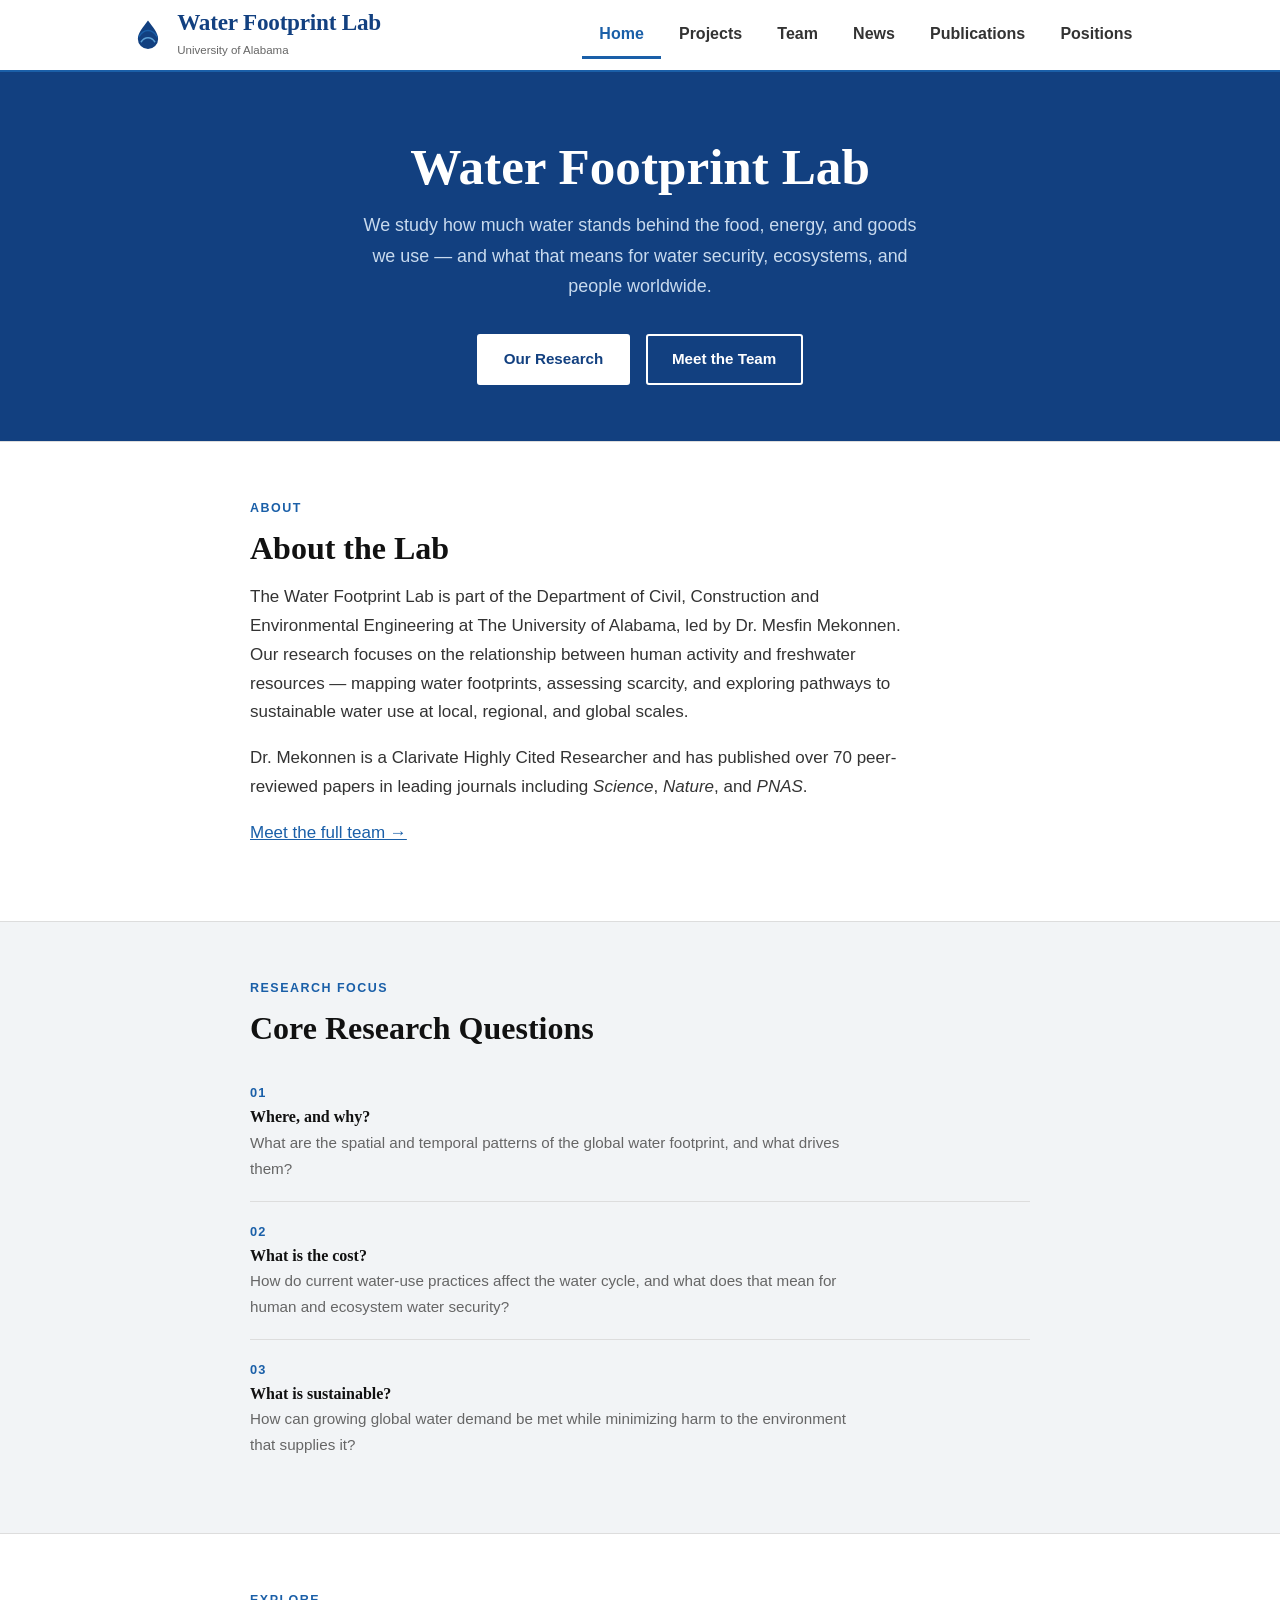
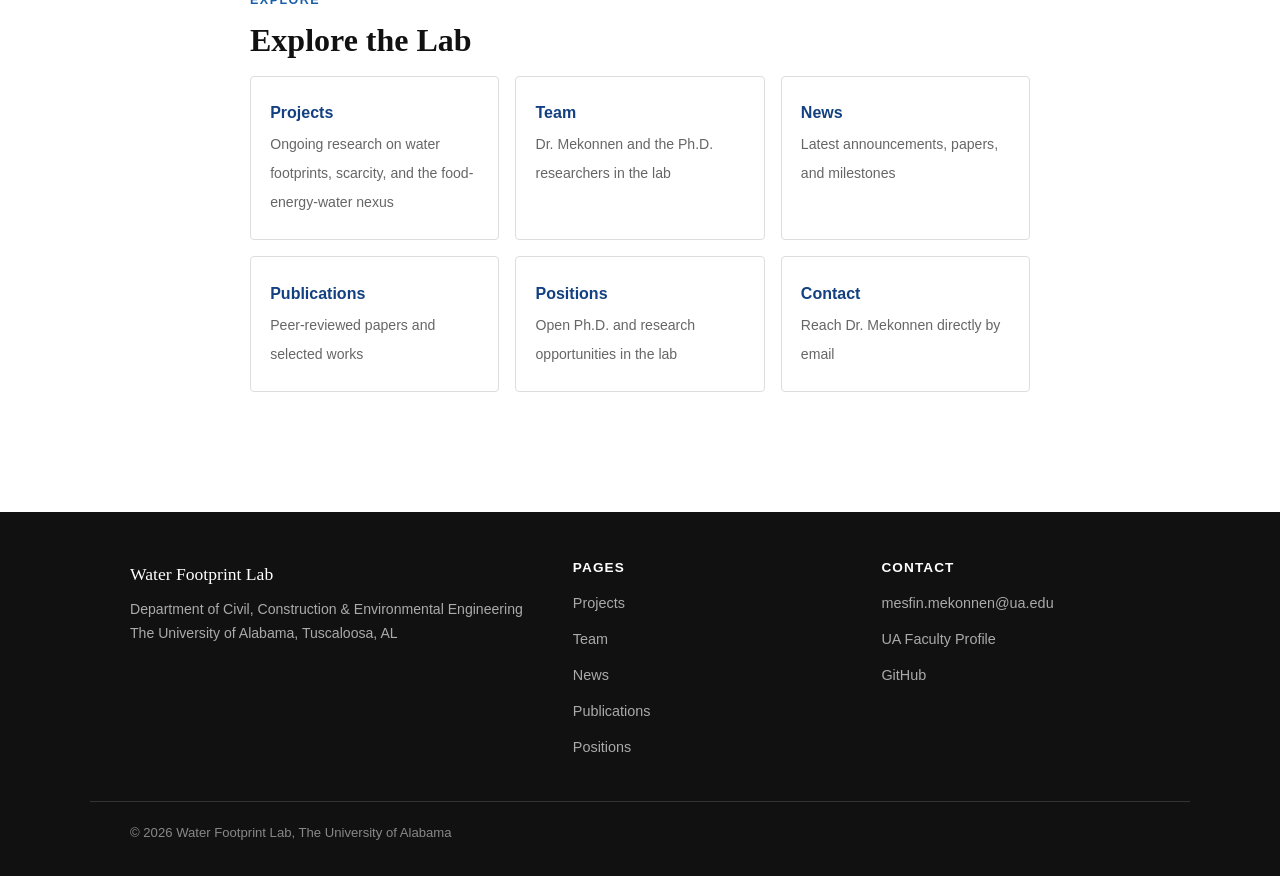
==== index.html @ 87e418de "Redesign: white theme, clean layout" ====
<!doctype html>
<html lang="en">
<head>
<meta charset="UTF-8">
<meta name="viewport" content="width=device-width, initial-scale=1.0">
<title>Water Footprint Lab — University of Alabama</title>
<meta name="description" content="The Water Footprint Lab at the University of Alabama studies global water footprints, water scarcity, and the food-energy-water nexus, led by Dr. Mesfin Mekonnen.">
<link rel="icon" href="assets/img/favicon.svg" type="image/svg+xml">
<link rel="stylesheet" href="css/style.css">
</head>
<body>

<header class="site-header">
  <div class="nav">
    <a class="brand" href="index.html">
      <svg class="brand-mark" viewBox="0 0 64 64" xmlns="http://www.w3.org/2000/svg">
        <path d="M32 6c9 12 18 22 18 33a18 18 0 1 1-36 0c0-11 9-21 18-33Z" fill="#124080"/>
        <path d="M16 35c4-7 9-11 16-11s12 4 16 11" fill="none" stroke="#1A5FA8" stroke-width="2.5" stroke-linecap="round"/>
        <path d="M20 44c3-4.5 7-7 12-7s9 2.5 12 7" fill="none" stroke="#5B9FD4" stroke-width="2.5" stroke-linecap="round"/>
      </svg>
      <span>
        <span class="brand-name">Water Footprint Lab</span>
        <span class="brand-sub">University of Alabama</span>
      </span>
    </a>
    <button class="nav-toggle" aria-label="Toggle navigation">
      <svg viewBox="0 0 24 24" fill="none" stroke="currentColor" stroke-width="2"><path d="M4 7h16M4 12h16M4 17h16"/></svg>
    </button>
    <ul class="nav-links">
      <li><a href="index.html">Home</a></li>
      <li><a href="projects.html">Projects</a></li>
      <li><a href="team.html">Team</a></li>
      <li><a href="news.html">News</a></li>
      <li><a href="publications.html">Publications</a></li>
      <li><a href="positions.html">Positions</a></li>
    </ul>
  </div>
</header>

<main>

  <!-- HERO -->
  <section class="hero">
    <div class="wrap" style="text-align:center;">
      <h1>Water Footprint Lab</h1>
      <p>We study how much water stands behind the food, energy, and goods we use — and what that means for water security, ecosystems, and people worldwide.</p>
      <div class="hero-btns">
        <a class="btn" href="projects.html">Our Research</a>
        <a class="btn btn-outline" href="team.html">Meet the Team</a>
      </div>
    </div>
  </section>

  <!-- ABOUT THE LAB -->
  <section class="section">
    <div class="wrap">
      <span class="section-label">About</span>
      <h2>About the Lab</h2>
      <p>The Water Footprint Lab is part of the Department of Civil, Construction and Environmental Engineering at The University of Alabama, led by Dr. Mesfin Mekonnen. Our research focuses on the relationship between human activity and freshwater resources — mapping water footprints, assessing scarcity, and exploring pathways to sustainable water use at local, regional, and global scales.</p>
      <p>Dr. Mekonnen is a Clarivate Highly Cited Researcher and has published over 70 peer-reviewed papers in leading journals including <em>Science</em>, <em>Nature</em>, and <em>PNAS</em>.</p>
      <p><a href="team.html">Meet the full team →</a></p>
    </div>
  </section>

  <!-- RESEARCH QUESTIONS -->
  <section class="section section--shaded">
    <div class="wrap">
      <span class="section-label">Research Focus</span>
      <h2>Core Research Questions</h2>
      <div class="questions">
        <div class="question-item">
          <span class="question-num">01</span>
          <h3>Where, and why?</h3>
          <p>What are the spatial and temporal patterns of the global water footprint, and what drives them?</p>
        </div>
        <div class="question-item">
          <span class="question-num">02</span>
          <h3>What is the cost?</h3>
          <p>How do current water-use practices affect the water cycle, and what does that mean for human and ecosystem water security?</p>
        </div>
        <div class="question-item">
          <span class="question-num">03</span>
          <h3>What is sustainable?</h3>
          <p>How can growing global water demand be met while minimizing harm to the environment that supplies it?</p>
        </div>
      </div>
    </div>
  </section>

  <!-- EXPLORE -->
  <section class="section">
    <div class="wrap">
      <span class="section-label">Explore</span>
      <h2>Explore the Lab</h2>
      <div class="quicklinks">
        <a class="quicklink-card" href="projects.html">
          <strong>Projects</strong>
          <span>Ongoing research on water footprints, scarcity, and the food-energy-water nexus</span>
        </a>
        <a class="quicklink-card" href="team.html">
          <strong>Team</strong>
          <span>Dr. Mekonnen and the Ph.D. researchers in the lab</span>
        </a>
        <a class="quicklink-card" href="news.html">
          <strong>News</strong>
          <span>Latest announcements, papers, and milestones</span>
        </a>
        <a class="quicklink-card" href="publications.html">
          <strong>Publications</strong>
          <span>Peer-reviewed papers and selected works</span>
        </a>
        <a class="quicklink-card" href="positions.html">
          <strong>Positions</strong>
          <span>Open Ph.D. and research opportunities in the lab</span>
        </a>
        <a class="quicklink-card" href="mailto:mesfin.mekonnen@ua.edu">
          <strong>Contact</strong>
          <span>Reach Dr. Mekonnen directly by email</span>
        </a>
      </div>
    </div>
  </section>

</main>

<footer class="site-footer">
  <div class="footer-inner">
    <div>
      <span class="footer-name">Water Footprint Lab</span>
      <p>Department of Civil, Construction & Environmental Engineering<br>The University of Alabama, Tuscaloosa, AL</p>
    </div>
    <div>
      <h4>Pages</h4>
      <ul class="footer-links">
        <li><a href="projects.html">Projects</a></li>
        <li><a href="team.html">Team</a></li>
        <li><a href="news.html">News</a></li>
        <li><a href="publications.html">Publications</a></li>
        <li><a href="positions.html">Positions</a></li>
      </ul>
    </div>
    <div>
      <h4>Contact</h4>
      <ul class="footer-links">
        <li><a href="mailto:mesfin.mekonnen@ua.edu">mesfin.mekonnen@ua.edu</a></li>
        <li><a href="https://eng.ua.edu/eng-directory/dr-mesfin-mekonnen/" target="_blank" rel="noopener">UA Faculty Profile</a></li>
        <li><a href="https://github.com/WaterFootPrint-lab" target="_blank" rel="noopener">GitHub</a></li>
      </ul>
    </div>
  </div>
  <div class="footer-bottom">
    © <span id="yr"></span> Water Footprint Lab, The University of Alabama
  </div>
</footer>

<script src="js/main.js"></script>
<script>document.getElementById('yr').textContent = new Date().getFullYear();</script>
</body>
</html>
---- css/style.css ----
/* =========================================================================
   Water Footprint Lab — Clean Academic Theme
   White background, black/blue text, single-column layout
   ========================================================================= */

:root {
  --blue:       #1A5FA8;
  --blue-dark:  #124080;
  --blue-light: #EBF2FA;
  --black:      #111111;
  --gray-dark:  #333333;
  --gray-mid:   #666666;
  --gray-light: #F2F4F6;
  --border:     #DDDDDD;
  --white:      #FFFFFF;

  --font-head: "Georgia", "Times New Roman", serif;
  --font-body: "Arial", "Helvetica Neue", Helvetica, sans-serif;
  --font-mono: "Courier New", Courier, monospace;

  --maxw: 860px;
  --pad:  clamp(1rem, 4vw, 2.5rem);
}

/* =========================================================================
   Reset & Base
   ========================================================================= */
*, *::before, *::after { box-sizing: border-box; margin: 0; padding: 0; }
html { scroll-behavior: smooth; }
body {
  background: var(--white);
  color: var(--black);
  font-family: var(--font-body);
  font-size: 17px;
  line-height: 1.7;
  -webkit-font-smoothing: antialiased;
}
img { max-width: 100%; display: block; }
ul, ol { padding-left: 1.4em; }
a { color: var(--blue); }
a:hover { color: var(--blue-dark); }

h1, h2, h3, h4 {
  font-family: var(--font-head);
  color: var(--black);
  line-height: 1.2;
  font-weight: bold;
}
h1 { font-size: clamp(2rem, 4.5vw, 3rem); margin-bottom: 0.6em; }
h2 { font-size: clamp(1.5rem, 3vw, 2rem); margin-bottom: 0.5em; }
h3 { font-size: 1.2rem; margin-bottom: 0.4em; }
p  { margin-bottom: 1em; max-width: 72ch; color: var(--gray-dark); }

/* =========================================================================
   Layout
   ========================================================================= */
.wrap {
  max-width: var(--maxw);
  margin: 0 auto;
  padding-left: var(--pad);
  padding-right: var(--pad);
}

.section {
  padding: 3.5rem 0;
  border-top: 1px solid var(--border);
}
.section:first-of-type { border-top: none; }

.section--shaded { background: var(--gray-light); }

/* =========================================================================
   Navigation
   ========================================================================= */
.site-header {
  background: var(--white);
  border-bottom: 2px solid var(--blue);
  position: sticky;
  top: 0;
  z-index: 100;
}

.nav {
  max-width: 1100px;
  margin: 0 auto;
  padding: 0 var(--pad);
  display: flex;
  align-items: center;
  justify-content: space-between;
  min-height: 70px;
}

.brand {
  display: flex;
  align-items: center;
  gap: 0.7rem;
  text-decoration: none;
}
.brand-mark { width: 36px; height: 36px; flex-shrink: 0; }
.brand-name {
  font-family: var(--font-head);
  font-size: 1.45rem;
  font-weight: bold;
  color: var(--blue-dark);
  letter-spacing: -0.01em;
  line-height: 1.1;
}
.brand-sub {
  font-family: var(--font-body);
  font-size: 0.72rem;
  color: var(--gray-mid);
  display: block;
  margin-top: 1px;
}

.nav-links {
  display: flex;
  gap: 0;
  list-style: none;
  padding: 0;
}
.nav-links a {
  display: block;
  padding: 0.55rem 1.1rem;
  font-family: var(--font-body);
  font-size: 1rem;
  font-weight: bold;
  color: var(--gray-dark);
  text-decoration: none;
  border-bottom: 3px solid transparent;
  transition: color 0.15s, border-color 0.15s;
}
.nav-links a:hover,
.nav-links a.active {
  color: var(--blue);
  border-bottom-color: var(--blue);
}

.nav-toggle {
  display: none;
  background: none;
  border: none;
  cursor: pointer;
  padding: 0.4rem;
}
.nav-toggle svg { width: 26px; height: 26px; }

@media (max-width: 760px) {
  .nav-toggle { display: block; }
  .nav-links {
    display: none;
    position: absolute;
    top: 100%;
    left: 0; right: 0;
    background: var(--white);
    border-bottom: 2px solid var(--blue);
    flex-direction: column;
    padding: 0.5rem 0 1rem;
  }
  .nav-links.open { display: flex; }
  .nav-links a { border-bottom: 1px solid var(--border); border-left: none; padding: 0.75rem var(--pad); }
  .nav-links a:last-child { border-bottom: none; }
}

/* =========================================================================
   Hero
   ========================================================================= */
.hero {
  background: var(--blue-dark);
  color: var(--white);
  padding: 4rem 0 3.5rem;
  text-align: center;
}
.hero h1 {
  color: var(--white);
  font-size: clamp(2rem, 5vw, 3.2rem);
  margin-bottom: 0.8rem;
}
.hero p {
  color: #C8DAEE;
  font-size: 1.12rem;
  max-width: 58ch;
  margin: 0 auto 2rem;
}
.hero-btns {
  display: flex;
  gap: 1rem;
  justify-content: center;
  flex-wrap: wrap;
}

/* =========================================================================
   Buttons
   ========================================================================= */
.btn {
  display: inline-block;
  padding: 0.7em 1.6em;
  font-family: var(--font-body);
  font-size: 0.95rem;
  font-weight: bold;
  border-radius: 3px;
  text-decoration: none;
  cursor: pointer;
  border: 2px solid var(--white);
  background: var(--white);
  color: var(--blue-dark);
  transition: background 0.15s, color 0.15s;
}
.btn:hover { background: var(--blue-light); color: var(--blue-dark); }

.btn-outline {
  background: transparent;
  color: var(--white);
  border: 2px solid var(--white);
}
.btn-outline:hover { background: var(--white); color: var(--blue-dark); }

.btn-blue {
  background: var(--blue);
  color: var(--white);
  border: 2px solid var(--blue);
}
.btn-blue:hover { background: var(--blue-dark); border-color: var(--blue-dark); }

/* =========================================================================
   Page header (inner pages)
   ========================================================================= */
.page-hero {
  background: var(--blue-dark);
  color: var(--white);
  padding: 2.8rem 0 2.4rem;
}
.page-hero h1 { color: var(--white); font-size: clamp(1.8rem, 4vw, 2.6rem); margin-bottom: 0.3rem; }
.page-hero p  { color: #C8DAEE; margin: 0; font-size: 1.05rem; }

/* =========================================================================
   Section label
   ========================================================================= */
.section-label {
  font-family: var(--font-body);
  font-size: 0.78rem;
  font-weight: bold;
  text-transform: uppercase;
  letter-spacing: 0.12em;
  color: var(--blue);
  margin-bottom: 0.6rem;
  display: block;
}

/* =========================================================================
   PI / Team
   ========================================================================= */
.pi-block {
  display: grid;
  grid-template-columns: 200px 1fr;
  gap: 2.5rem;
  align-items: start;
}
@media (max-width: 640px) {
  .pi-block { grid-template-columns: 1fr; }
  .pi-photo { max-width: 180px; }
}
.pi-photo {
  width: 100%;
  aspect-ratio: 1;
  border-radius: 4px;
  overflow: hidden;
  border: 1px solid var(--border);
  background: var(--gray-light);
}
.pi-photo img { width: 100%; height: 100%; object-fit: cover; }

.pi-creds {
  list-style: none;
  padding: 0;
  margin-top: 1rem;
  padding-top: 1rem;
  border-top: 1px solid var(--border);
  font-size: 0.88rem;
  color: var(--gray-mid);
}
.pi-creds li { margin-bottom: 0.35rem; }

.pi-links { display: flex; gap: 0.8rem; flex-wrap: wrap; margin-top: 1rem; }
.pi-links a {
  font-size: 0.9rem;
  font-weight: bold;
  color: var(--blue);
  text-decoration: none;
  border: 1px solid var(--blue);
  padding: 0.3em 0.8em;
  border-radius: 3px;
}
.pi-links a:hover { background: var(--blue); color: var(--white); }

/* Student cards */
.student-list { display: flex; flex-direction: column; gap: 0; }
.student-item {
  display: grid;
  grid-template-columns: 80px 1fr;
  gap: 1.4rem;
  padding: 1.5rem 0;
  border-bottom: 1px solid var(--border);
  align-items: start;
}
.student-item:last-child { border-bottom: none; }
.student-avatar {
  width: 80px; height: 80px;
  border-radius: 50%;
  border: 1px solid var(--border);
  overflow: hidden;
  background: var(--gray-light);
  flex-shrink: 0;
}
.student-avatar img { width: 100%; height: 100%; object-fit: cover; }
.student-name { font-size: 1.1rem; font-weight: bold; color: var(--black); margin-bottom: 0.15rem; }
.student-role { font-size: 0.85rem; color: var(--blue); font-weight: bold; margin-bottom: 0.3rem; }
.student-focus { font-size: 0.95rem; color: var(--gray-dark); margin: 0; }
.student-links { margin-top: 0.5rem; display: flex; gap: 0.8rem; }
.student-links a { font-size: 0.85rem; color: var(--blue); }

/* =========================================================================
   Projects
   ========================================================================= */
.project-list { display: flex; flex-direction: column; gap: 0; }
.project-item {
  padding: 1.8rem 0;
  border-bottom: 1px solid var(--border);
}
.project-item:last-child { border-bottom: none; }
.project-item h3 { color: var(--blue-dark); font-size: 1.15rem; margin-bottom: 0.3rem; }
.project-item p  { color: var(--gray-dark); margin-bottom: 0.5rem; }
.project-tags { display: flex; gap: 0.5rem; flex-wrap: wrap; }
.tag {
  font-size: 0.75rem;
  font-weight: bold;
  text-transform: uppercase;
  letter-spacing: 0.04em;
  background: var(--blue-light);
  color: var(--blue-dark);
  padding: 0.25em 0.65em;
  border-radius: 2px;
}

/* =========================================================================
   News
   ========================================================================= */
.news-list { display: flex; flex-direction: column; gap: 0; }
.news-item {
  padding: 1.8rem 0;
  border-bottom: 1px solid var(--border);
}
.news-item:last-child { border-bottom: none; }
.news-date {
  font-size: 0.82rem;
  font-family: var(--font-mono);
  color: var(--gray-mid);
  margin-bottom: 0.4rem;
}
.news-item h3 { font-size: 1.1rem; color: var(--black); margin-bottom: 0.3rem; }
.news-item h3 a { color: var(--blue-dark); text-decoration: none; }
.news-item h3 a:hover { text-decoration: underline; }
.news-item p  { color: var(--gray-dark); margin-bottom: 0.4rem; }
.news-tag {
  display: inline-block;
  font-size: 0.73rem;
  font-weight: bold;
  text-transform: uppercase;
  background: var(--blue-light);
  color: var(--blue-dark);
  padding: 0.2em 0.55em;
  border-radius: 2px;
}

/* =========================================================================
   Publications
   ========================================================================= */
.pub-list { display: flex; flex-direction: column; gap: 0; }
.pub-item {
  display: grid;
  grid-template-columns: 56px 1fr;
  gap: 1.4rem;
  padding: 1.6rem 0;
  border-bottom: 1px solid var(--border);
}
.pub-item:last-child { border-bottom: none; }
.pub-year {
  font-family: var(--font-mono);
  font-size: 0.9rem;
  font-weight: bold;
  color: var(--blue);
  padding-top: 0.15rem;
}
.pub-title { font-weight: bold; color: var(--black); display: block; margin-bottom: 0.25rem; font-size: 1rem; }
.pub-meta  { font-size: 0.9rem; color: var(--gray-mid); margin-bottom: 0.35rem; }
.pub-meta em { font-style: italic; }
.pub-link  { font-size: 0.88rem; color: var(--blue); }
@media (max-width: 540px) {
  .pub-item { grid-template-columns: 1fr; gap: 0.3rem; }
}

/* Filter buttons */
.filter-row { display: flex; gap: 0.5rem; flex-wrap: wrap; margin-bottom: 2rem; }
.filter-btn {
  font-size: 0.82rem;
  font-weight: bold;
  padding: 0.4em 1em;
  border: 1px solid var(--border);
  background: var(--white);
  color: var(--gray-mid);
  border-radius: 20px;
  cursor: pointer;
  transition: all 0.15s;
}
.filter-btn:hover  { border-color: var(--blue); color: var(--blue); }
.filter-btn.active { background: var(--blue); border-color: var(--blue); color: var(--white); }

/* =========================================================================
   Positions
   ========================================================================= */
.position-item {
  padding: 1.8rem;
  border: 1px solid var(--border);
  border-radius: 4px;
  margin-bottom: 1.2rem;
  background: var(--white);
}
.position-head { display: flex; justify-content: space-between; align-items: flex-start; gap: 1rem; flex-wrap: wrap; margin-bottom: 0.5rem; }
.position-head h3 { color: var(--blue-dark); margin: 0; font-size: 1.1rem; }
.status-badge {
  font-size: 0.75rem;
  font-weight: bold;
  text-transform: uppercase;
  letter-spacing: 0.05em;
  padding: 0.3em 0.8em;
  border-radius: 20px;
  white-space: nowrap;
}
.status-badge.open   { background: #E6F4EA; color: #2E7D32; }
.status-badge.closed { background: var(--gray-light); color: var(--gray-mid); }
.position-meta { font-size: 0.85rem; color: var(--gray-mid); margin-bottom: 0.8rem; }
.position-item p { color: var(--gray-dark); font-size: 0.97rem; margin-bottom: 1rem; }

/* =========================================================================
   Quick-links grid (home page)
   ========================================================================= */
.quicklinks {
  display: grid;
  grid-template-columns: repeat(3, 1fr);
  gap: 1rem;
}
@media (max-width: 640px) { .quicklinks { grid-template-columns: 1fr 1fr; } }
.quicklink-card {
  display: block;
  padding: 1.4rem 1.2rem;
  border: 1px solid var(--border);
  border-radius: 4px;
  text-decoration: none;
  color: var(--black);
  background: var(--white);
  transition: border-color 0.15s, background 0.15s;
}
.quicklink-card:hover { border-color: var(--blue); background: var(--blue-light); color: var(--black); }
.quicklink-card strong { display: block; font-size: 1rem; color: var(--blue-dark); margin-bottom: 0.25rem; }
.quicklink-card span  { font-size: 0.88rem; color: var(--gray-mid); }

/* =========================================================================
   Research questions (home)
   ========================================================================= */
.questions { display: flex; flex-direction: column; gap: 0; }
.question-item { padding: 1.2rem 0; border-bottom: 1px solid var(--border); }
.question-item:last-child { border-bottom: none; }
.question-num { font-size: 0.8rem; font-weight: bold; color: var(--blue); letter-spacing: 0.08em; display: block; margin-bottom: 0.2rem; }
.question-item h3 { font-size: 1rem; color: var(--black); margin-bottom: 0.2rem; }
.question-item p  { font-size: 0.95rem; color: var(--gray-mid); margin: 0; }

/* =========================================================================
   Footer
   ========================================================================= */
.site-footer {
  background: var(--black);
  color: #CCCCCC;
  padding: 3rem 0 2rem;
  margin-top: 4rem;
}
.footer-inner {
  max-width: 1100px;
  margin: 0 auto;
  padding: 0 var(--pad);
  display: grid;
  grid-template-columns: 1.5fr 1fr 1fr;
  gap: 2.5rem;
}
@media (max-width: 640px) { .footer-inner { grid-template-columns: 1fr; gap: 2rem; } }
.site-footer h4 { color: var(--white); font-size: 0.85rem; text-transform: uppercase; letter-spacing: 0.08em; margin-bottom: 0.8rem; font-family: var(--font-body); }
.footer-name { color: var(--white); font-family: var(--font-head); font-size: 1.1rem; margin-bottom: 0.5rem; display: block; }
.site-footer p { color: #AAAAAA; font-size: 0.88rem; }
.footer-links { list-style: none; padding: 0; }
.footer-links li { margin-bottom: 0.45rem; }
.footer-links a { color: #AAAAAA; text-decoration: none; font-size: 0.9rem; }
.footer-links a:hover { color: var(--white); }
.footer-bottom {
  max-width: 1100px;
  margin: 2rem auto 0;
  padding: 1.2rem var(--pad) 0;
  border-top: 1px solid #333;
  font-size: 0.82rem;
  color: #888;
}

/* =========================================================================
   Utility / State
   ========================================================================= */
.state-msg { color: var(--gray-mid); font-size: 0.9rem; padding: 1rem 0; }
.divider { border: none; border-top: 1px solid var(--border); margin: 2.5rem 0; }
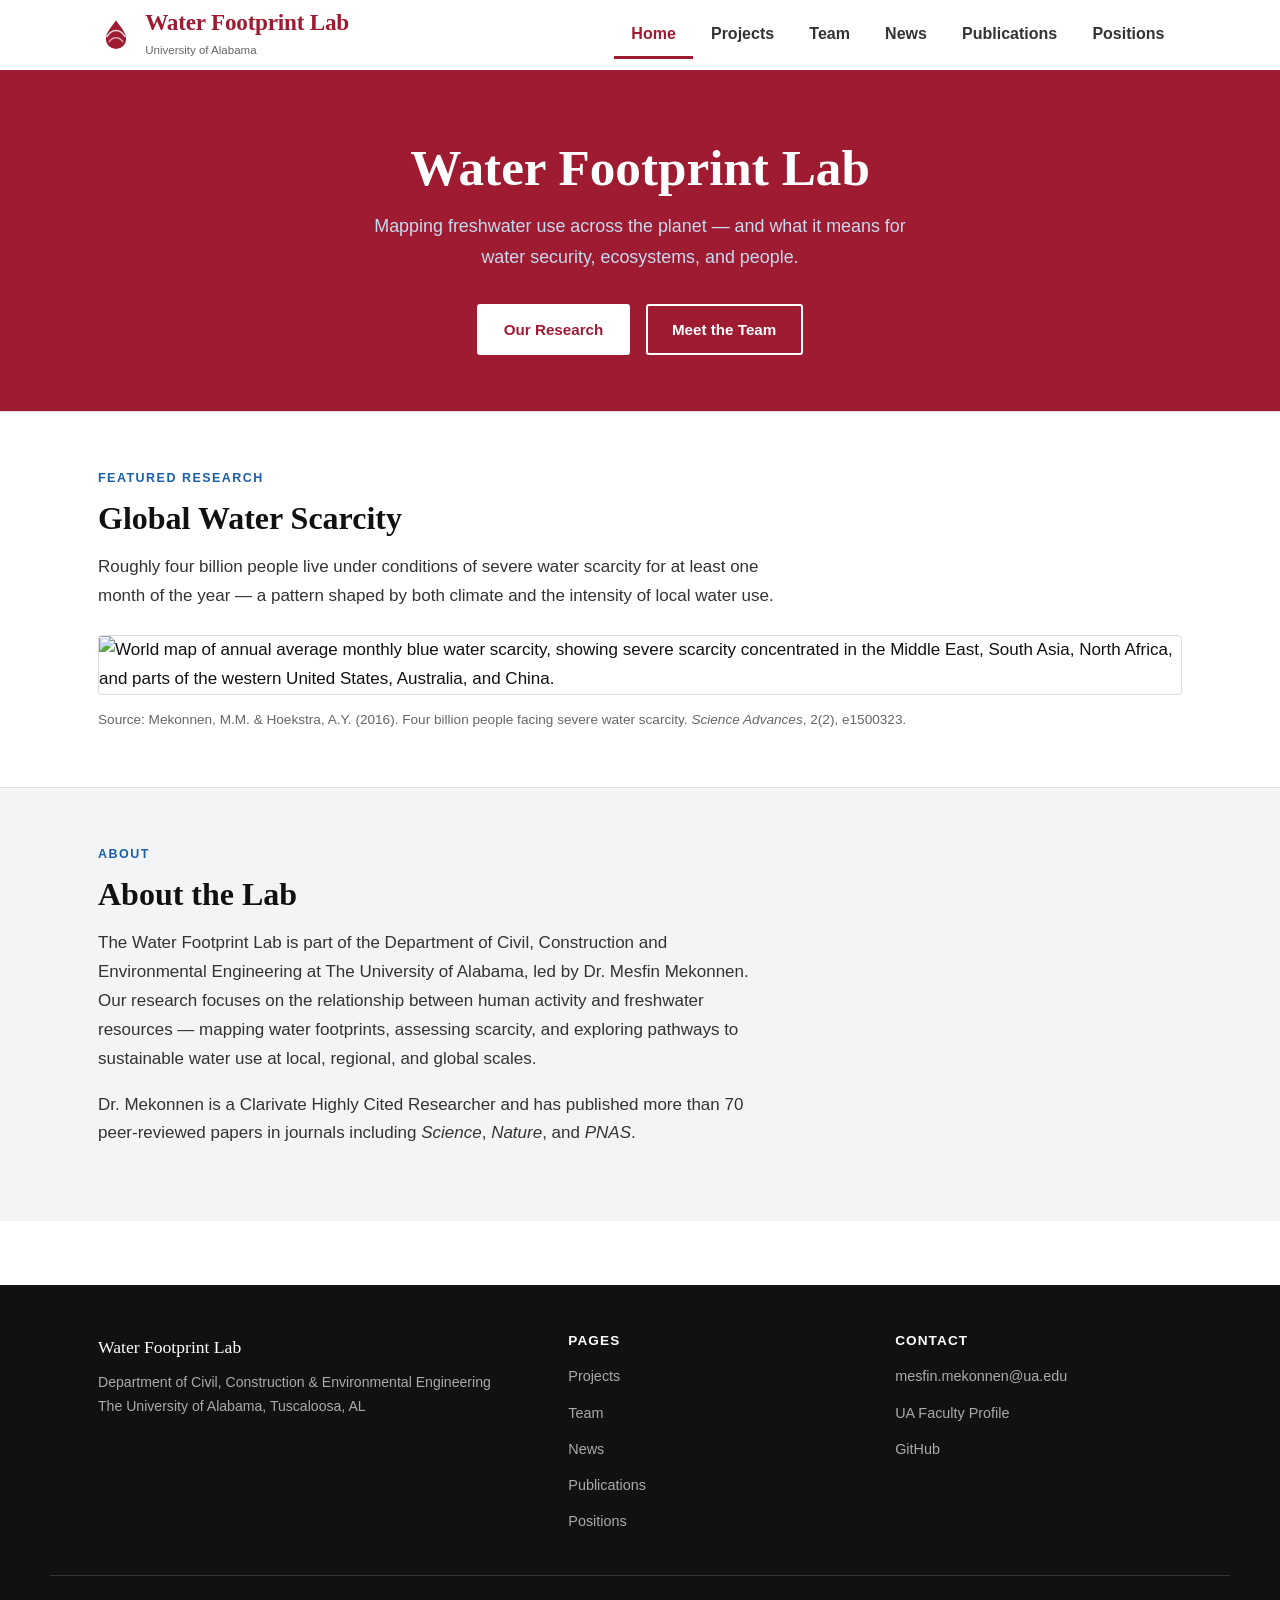
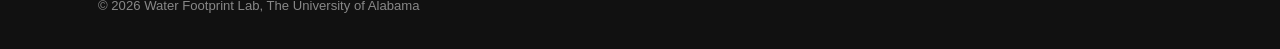
==== commit c9d10695: "Rename team photos to full names, enlarge photo frames" ====
--- a/index.html
+++ b/index.html
@@ -3,7 +3,7 @@
 <head>
 <meta charset="UTF-8">
 <meta name="viewport" content="width=device-width, initial-scale=1.0">
-<title>Water Footprint Lab — University of Alabama</title>
+<title>Water Footprint and hydrosystems Lab — University of Alabama</title>
 <meta name="description" content="The Water Footprint Lab at the University of Alabama studies global water footprints, water scarcity, and the food-energy-water nexus, led by Dr. Mesfin Mekonnen.">
 <link rel="icon" href="assets/img/favicon.svg" type="image/svg+xml">
 <link rel="stylesheet" href="css/style.css">
@@ -14,9 +14,9 @@
   <div class="nav">
     <a class="brand" href="index.html">
       <svg class="brand-mark" viewBox="0 0 64 64" xmlns="http://www.w3.org/2000/svg">
-        <path d="M32 6c9 12 18 22 18 33a18 18 0 1 1-36 0c0-11 9-21 18-33Z" fill="#124080"/>
-        <path d="M16 35c4-7 9-11 16-11s12 4 16 11" fill="none" stroke="#1A5FA8" stroke-width="2.5" stroke-linecap="round"/>
-        <path d="M20 44c3-4.5 7-7 12-7s9 2.5 12 7" fill="none" stroke="#5B9FD4" stroke-width="2.5" stroke-linecap="round"/>
+        <path d="M32 6c9 12 18 22 18 33a18 18 0 1 1-36 0c0-11 9-21 18-33Z" fill="#9E1B32"/>
+        <path d="M16 35c4-7 9-11 16-11s12 4 16 11" fill="none" stroke="#FFFFFF" stroke-width="2.5" stroke-linecap="round" opacity="0.85"/>
+        <path d="M20 44c3-4.5 7-7 12-7s9 2.5 12 7" fill="none" stroke="#FFFFFF" stroke-width="2.5" stroke-linecap="round" opacity="0.6"/>
       </svg>
       <span>
         <span class="brand-name">Water Footprint Lab</span>
@@ -43,7 +43,7 @@
   <section class="hero">
     <div class="wrap" style="text-align:center;">
       <h1>Water Footprint Lab</h1>
-      <p>We study how much water stands behind the food, energy, and goods we use — and what that means for water security, ecosystems, and people worldwide.</p>
+      <p>Mapping freshwater use across the planet — and what it means for water security, ecosystems, and people.</p>
       <div class="hero-btns">
         <a class="btn" href="projects.html">Our Research</a>
         <a class="btn btn-outline" href="team.html">Meet the Team</a>
@@ -51,73 +51,28 @@
     </div>
   </section>
 
+  <!-- FEATURED FIGURE -->
+  <section class="section">
+    <div class="wrap">
+      <span class="section-label">Featured Research</span>
+      <h2>Global Water Scarcity</h2>
+      <p>Roughly four billion people live under conditions of severe water scarcity for at least one month of the year — a pattern shaped by both climate and the intensity of local water use.</p>
+      <figure style="margin-top:1.5rem;">
+        <img src="assets/img/water-scarcity-map.png" alt="World map of annual average monthly blue water scarcity, showing severe scarcity concentrated in the Middle East, South Asia, North Africa, and parts of the western United States, Australia, and China." style="width:100%; height:auto; border:1px solid var(--border); border-radius:4px;">
+        <figcaption style="margin-top:0.8rem; font-size:0.85rem; color:var(--gray-mid);">
+          Source: Mekonnen, M.M. &amp; Hoekstra, A.Y. (2016). Four billion people facing severe water scarcity. <em>Science Advances</em>, 2(2), e1500323.
+        </figcaption>
+      </figure>
+    </div>
+  </section>
+
   <!-- ABOUT THE LAB -->
-  <section class="section">
+  <section class="section section--shaded">
     <div class="wrap">
       <span class="section-label">About</span>
       <h2>About the Lab</h2>
       <p>The Water Footprint Lab is part of the Department of Civil, Construction and Environmental Engineering at The University of Alabama, led by Dr. Mesfin Mekonnen. Our research focuses on the relationship between human activity and freshwater resources — mapping water footprints, assessing scarcity, and exploring pathways to sustainable water use at local, regional, and global scales.</p>
-      <p>Dr. Mekonnen is a Clarivate Highly Cited Researcher and has published over 70 peer-reviewed papers in leading journals including <em>Science</em>, <em>Nature</em>, and <em>PNAS</em>.</p>
-      <p><a href="team.html">Meet the full team →</a></p>
-    </div>
-  </section>
-
-  <!-- RESEARCH QUESTIONS -->
-  <section class="section section--shaded">
-    <div class="wrap">
-      <span class="section-label">Research Focus</span>
-      <h2>Core Research Questions</h2>
-      <div class="questions">
-        <div class="question-item">
-          <span class="question-num">01</span>
-          <h3>Where, and why?</h3>
-          <p>What are the spatial and temporal patterns of the global water footprint, and what drives them?</p>
-        </div>
-        <div class="question-item">
-          <span class="question-num">02</span>
-          <h3>What is the cost?</h3>
-          <p>How do current water-use practices affect the water cycle, and what does that mean for human and ecosystem water security?</p>
-        </div>
-        <div class="question-item">
-          <span class="question-num">03</span>
-          <h3>What is sustainable?</h3>
-          <p>How can growing global water demand be met while minimizing harm to the environment that supplies it?</p>
-        </div>
-      </div>
-    </div>
-  </section>
-
-  <!-- EXPLORE -->
-  <section class="section">
-    <div class="wrap">
-      <span class="section-label">Explore</span>
-      <h2>Explore the Lab</h2>
-      <div class="quicklinks">
-        <a class="quicklink-card" href="projects.html">
-          <strong>Projects</strong>
-          <span>Ongoing research on water footprints, scarcity, and the food-energy-water nexus</span>
-        </a>
-        <a class="quicklink-card" href="team.html">
-          <strong>Team</strong>
-          <span>Dr. Mekonnen and the Ph.D. researchers in the lab</span>
-        </a>
-        <a class="quicklink-card" href="news.html">
-          <strong>News</strong>
-          <span>Latest announcements, papers, and milestones</span>
-        </a>
-        <a class="quicklink-card" href="publications.html">
-          <strong>Publications</strong>
-          <span>Peer-reviewed papers and selected works</span>
-        </a>
-        <a class="quicklink-card" href="positions.html">
-          <strong>Positions</strong>
-          <span>Open Ph.D. and research opportunities in the lab</span>
-        </a>
-        <a class="quicklink-card" href="mailto:mesfin.mekonnen@ua.edu">
-          <strong>Contact</strong>
-          <span>Reach Dr. Mekonnen directly by email</span>
-        </a>
-      </div>
+      <p>Dr. Mekonnen is a Clarivate Highly Cited Researcher and has published more than 70 peer-reviewed papers in journals including <em>Science</em>, <em>Nature</em>, and <em>PNAS</em>.</p>
     </div>
   </section>
 
@@ -148,9 +103,7 @@
       </ul>
     </div>
   </div>
-  <div class="footer-bottom">
-    © <span id="yr"></span> Water Footprint Lab, The University of Alabama
-  </div>
+  <div class="footer-bottom">© <span id="yr"></span> Water Footprint Lab, The University of Alabama</div>
 </footer>
 
 <script src="js/main.js"></script>
--- a/css/style.css
+++ b/css/style.css
@@ -4,6 +4,9 @@
    ========================================================================= */
 
 :root {
+  --crimson:       #9E1B32;   /* University of Alabama crimson */
+  --crimson-dark:  #7A1526;
+  --crimson-light: #FBEAEC;
   --blue:       #1A5FA8;
   --blue-dark:  #124080;
   --blue-light: #EBF2FA;
@@ -18,8 +21,9 @@
   --font-body: "Arial", "Helvetica Neue", Helvetica, sans-serif;
   --font-mono: "Courier New", Courier, monospace;
 
-  --maxw: 860px;
-  --pad:  clamp(1rem, 4vw, 2.5rem);
+  --maxw: 1180px;
+  --maxw-narrow: 860px;
+  --pad:  clamp(1.25rem, 4vw, 3rem);
 }
 
 /* =========================================================================
@@ -60,6 +64,9 @@
   padding-left: var(--pad);
   padding-right: var(--pad);
 }
+.wrap--narrow {
+  max-width: var(--maxw-narrow);
+}
 
 .section {
   padding: 3.5rem 0;
@@ -74,14 +81,14 @@
    ========================================================================= */
 .site-header {
   background: var(--white);
-  border-bottom: 2px solid var(--blue);
+  border-bottom: 3px solid var(--crimson);
   position: sticky;
   top: 0;
   z-index: 100;
 }
 
 .nav {
-  max-width: 1100px;
+  max-width: var(--maxw);
   margin: 0 auto;
   padding: 0 var(--pad);
   display: flex;
@@ -101,7 +108,7 @@
   font-family: var(--font-head);
   font-size: 1.45rem;
   font-weight: bold;
-  color: var(--blue-dark);
+  color: var(--crimson);
   letter-spacing: -0.01em;
   line-height: 1.1;
 }
@@ -132,8 +139,8 @@
 }
 .nav-links a:hover,
 .nav-links a.active {
-  color: var(--blue);
-  border-bottom-color: var(--blue);
+  color: var(--crimson);
+  border-bottom-color: var(--crimson);
 }
 
 .nav-toggle {
@@ -153,7 +160,7 @@
     top: 100%;
     left: 0; right: 0;
     background: var(--white);
-    border-bottom: 2px solid var(--blue);
+    border-bottom: 3px solid var(--crimson);
     flex-direction: column;
     padding: 0.5rem 0 1rem;
   }
@@ -166,7 +173,7 @@
    Hero
    ========================================================================= */
 .hero {
-  background: var(--blue-dark);
+  background: var(--crimson);
   color: var(--white);
   padding: 4rem 0 3.5rem;
   text-align: center;
@@ -203,10 +210,10 @@
   cursor: pointer;
   border: 2px solid var(--white);
   background: var(--white);
-  color: var(--blue-dark);
+  color: var(--crimson);
   transition: background 0.15s, color 0.15s;
 }
-.btn:hover { background: var(--blue-light); color: var(--blue-dark); }
+.btn:hover { background: var(--crimson-light); color: var(--crimson-dark); }
 
 .btn-outline {
   background: transparent;
@@ -216,17 +223,17 @@
 .btn-outline:hover { background: var(--white); color: var(--blue-dark); }
 
 .btn-blue {
-  background: var(--blue);
+  background: var(--crimson);
   color: var(--white);
-  border: 2px solid var(--blue);
-}
-.btn-blue:hover { background: var(--blue-dark); border-color: var(--blue-dark); }
+  border: 2px solid var(--crimson);
+}
+.btn-blue:hover { background: var(--crimson-dark); border-color: var(--crimson-dark); }
 
 /* =========================================================================
    Page header (inner pages)
    ========================================================================= */
 .page-hero {
-  background: var(--blue-dark);
+  background: var(--crimson);
   color: var(--white);
   padding: 2.8rem 0 2.4rem;
 }
@@ -252,18 +259,18 @@
    ========================================================================= */
 .pi-block {
   display: grid;
-  grid-template-columns: 200px 1fr;
-  gap: 2.5rem;
+  grid-template-columns: 280px 1fr;
+  gap: 3rem;
   align-items: start;
 }
-@media (max-width: 640px) {
+@media (max-width: 700px) {
   .pi-block { grid-template-columns: 1fr; }
-  .pi-photo { max-width: 180px; }
+  .pi-photo { max-width: 240px; margin: 0 auto; }
 }
 .pi-photo {
   width: 100%;
   aspect-ratio: 1;
-  border-radius: 4px;
+  border-radius: 6px;
   overflow: hidden;
   border: 1px solid var(--border);
   background: var(--gray-light);
@@ -293,31 +300,94 @@
 }
 .pi-links a:hover { background: var(--blue); color: var(--white); }
 
-/* Student cards */
-.student-list { display: flex; flex-direction: column; gap: 0; }
-.student-item {
+/* Student cards — rectangular grid layout */
+.team-grid {
   display: grid;
-  grid-template-columns: 80px 1fr;
-  gap: 1.4rem;
-  padding: 1.5rem 0;
-  border-bottom: 1px solid var(--border);
-  align-items: start;
-}
-.student-item:last-child { border-bottom: none; }
-.student-avatar {
-  width: 80px; height: 80px;
+  grid-template-columns: repeat(3, 1fr);
+  gap: 1.8rem;
+}
+@media (max-width: 880px) { .team-grid { grid-template-columns: repeat(2, 1fr); } }
+@media (max-width: 560px) { .team-grid { grid-template-columns: 1fr; } }
+
+.team-card {
+  display: flex;
+  flex-direction: column;
+  background: var(--white);
+  border: 1px solid var(--border);
+  border-radius: 6px;
+  overflow: hidden;
+  cursor: pointer;
+  text-align: center;
+  transition: box-shadow 0.18s ease, transform 0.18s ease, border-color 0.18s ease;
+}
+.team-card:hover {
+  border-color: var(--crimson);
+  box-shadow: 0 10px 24px -14px rgba(0,0,0,0.25);
+  transform: translateY(-3px);
+}
+.team-card-photo {
+  width: 100%;
+  aspect-ratio: 4 / 3;
+  background: var(--gray-light);
+  overflow: hidden;
+}
+.team-card-photo img { width: 100%; height: 100%; object-fit: cover; }
+.team-card-body { padding: 1.3rem 1.2rem 1.6rem; }
+.team-card-name { font-size: 1.15rem; font-weight: bold; color: var(--black); margin-bottom: 0.3rem; }
+.team-card-role { font-size: 0.95rem; color: var(--crimson); font-weight: bold; }
+.team-card-hint { font-size: 0.8rem; color: var(--gray-mid); margin-top: 0.6rem; }
+
+/* Modal (research focus detail) */
+.modal-overlay {
+  display: none;
+  position: fixed;
+  inset: 0;
+  background: rgba(17,17,17,0.6);
+  z-index: 1000;
+  align-items: center;
+  justify-content: center;
+  padding: 1.5rem;
+}
+.modal-overlay.open { display: flex; }
+.modal-box {
+  background: var(--white);
+  border-radius: 6px;
+  max-width: 520px;
+  width: 100%;
+  max-height: 86vh;
+  overflow-y: auto;
+  padding: 2rem;
+  position: relative;
+}
+.modal-close {
+  position: absolute;
+  top: 0.9rem;
+  right: 1rem;
+  background: none;
+  border: none;
+  font-size: 1.6rem;
+  line-height: 1;
+  color: var(--gray-mid);
+  cursor: pointer;
+}
+.modal-close:hover { color: var(--crimson); }
+.modal-photo {
+  width: 110px; height: 110px;
   border-radius: 50%;
+  overflow: hidden;
+  margin: 0 auto 1.2rem;
   border: 1px solid var(--border);
-  overflow: hidden;
-  background: var(--gray-light);
-  flex-shrink: 0;
-}
-.student-avatar img { width: 100%; height: 100%; object-fit: cover; }
-.student-name { font-size: 1.1rem; font-weight: bold; color: var(--black); margin-bottom: 0.15rem; }
-.student-role { font-size: 0.85rem; color: var(--blue); font-weight: bold; margin-bottom: 0.3rem; }
-.student-focus { font-size: 0.95rem; color: var(--gray-dark); margin: 0; }
-.student-links { margin-top: 0.5rem; display: flex; gap: 0.8rem; }
-.student-links a { font-size: 0.85rem; color: var(--blue); }
+}
+.modal-photo img { width: 100%; height: 100%; object-fit: cover; }
+.modal-box h3 { text-align: center; font-size: 1.3rem; margin-bottom: 0.2rem; }
+.modal-role { text-align: center; color: var(--crimson); font-weight: bold; font-size: 0.95rem; margin-bottom: 1.2rem; }
+.modal-box p { max-width: none; text-align: left; }
+.modal-links { display: flex; gap: 0.8rem; justify-content: center; margin-top: 1.2rem; }
+.modal-links a {
+  font-size: 0.88rem; font-weight: bold; color: var(--crimson);
+  border: 1px solid var(--crimson); padding: 0.35em 0.9em; border-radius: 3px; text-decoration: none;
+}
+.modal-links a:hover { background: var(--crimson); color: var(--white); }
 
 /* =========================================================================
    Projects
@@ -484,7 +554,7 @@
   margin-top: 4rem;
 }
 .footer-inner {
-  max-width: 1100px;
+  max-width: var(--maxw);
   margin: 0 auto;
   padding: 0 var(--pad);
   display: grid;
@@ -500,7 +570,7 @@
 .footer-links a { color: #AAAAAA; text-decoration: none; font-size: 0.9rem; }
 .footer-links a:hover { color: var(--white); }
 .footer-bottom {
-  max-width: 1100px;
+  max-width: var(--maxw);
   margin: 2rem auto 0;
   padding: 1.2rem var(--pad) 0;
   border-top: 1px solid #333;
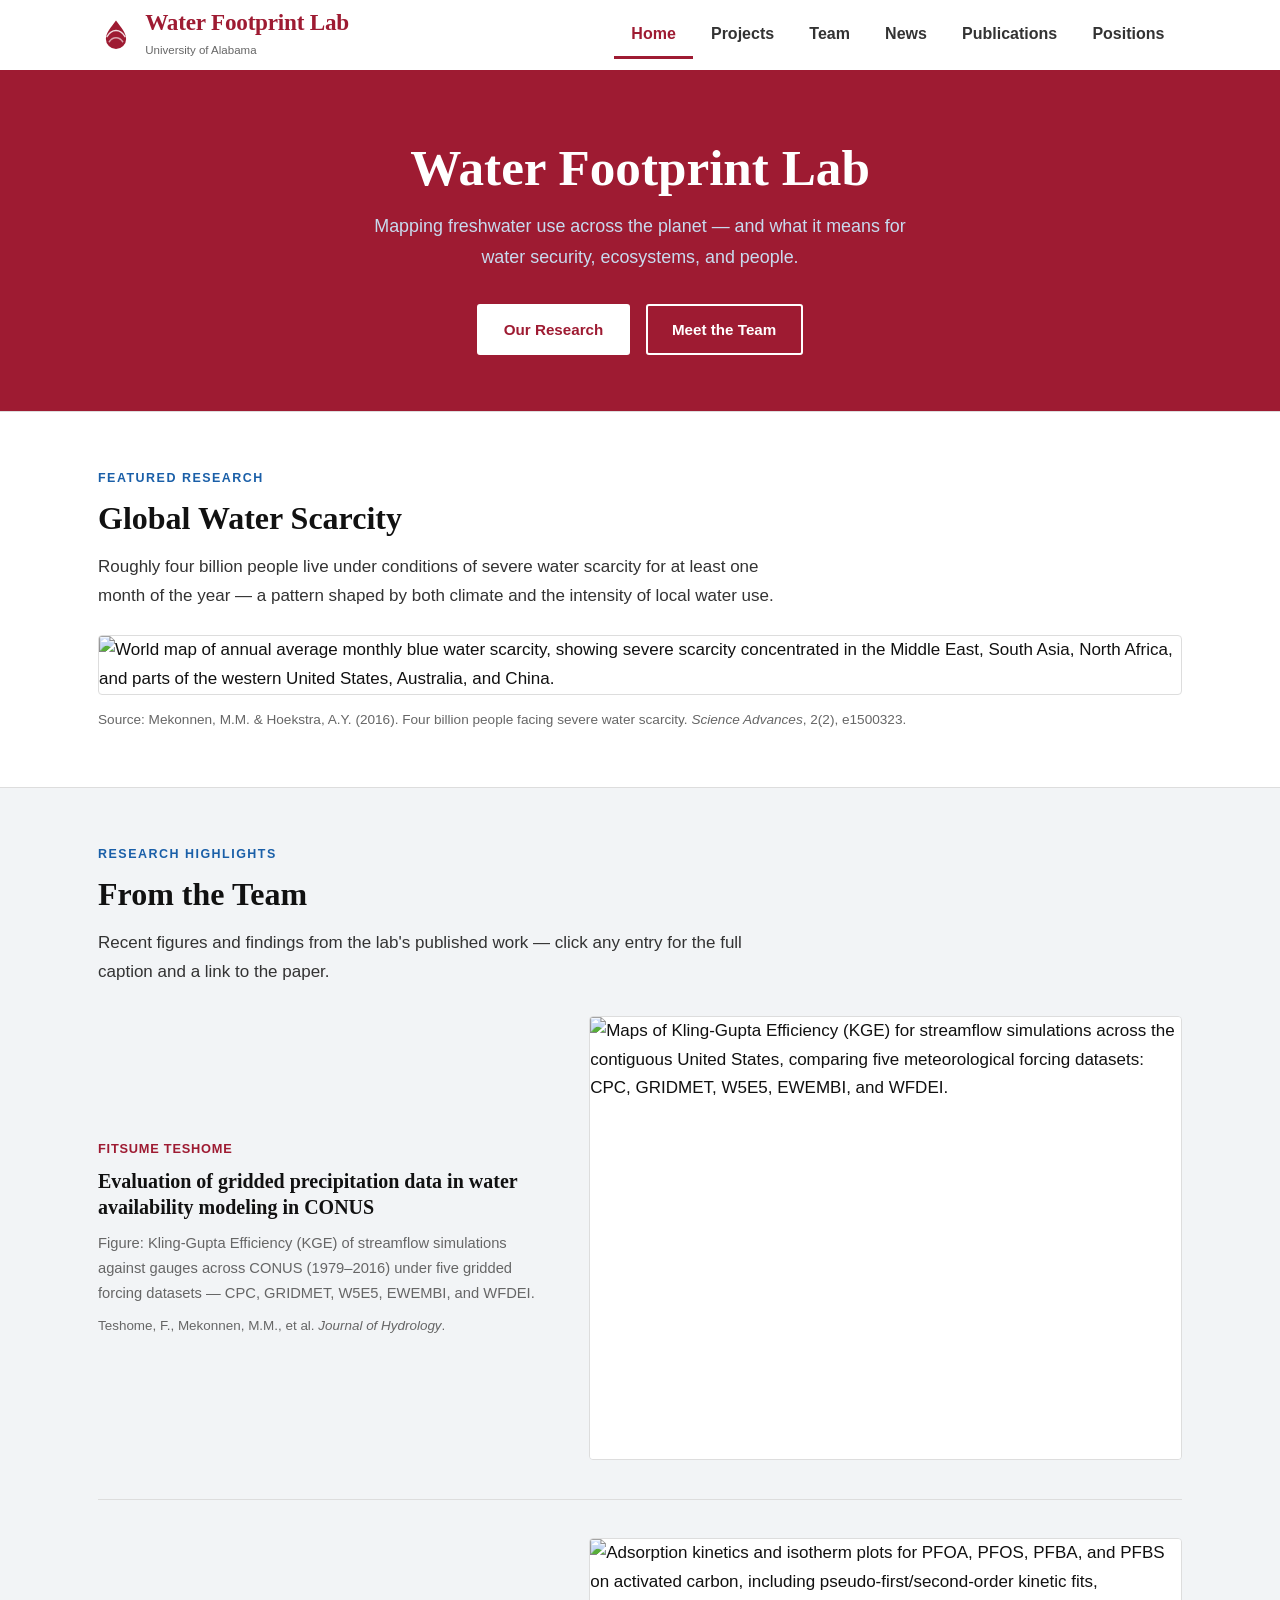
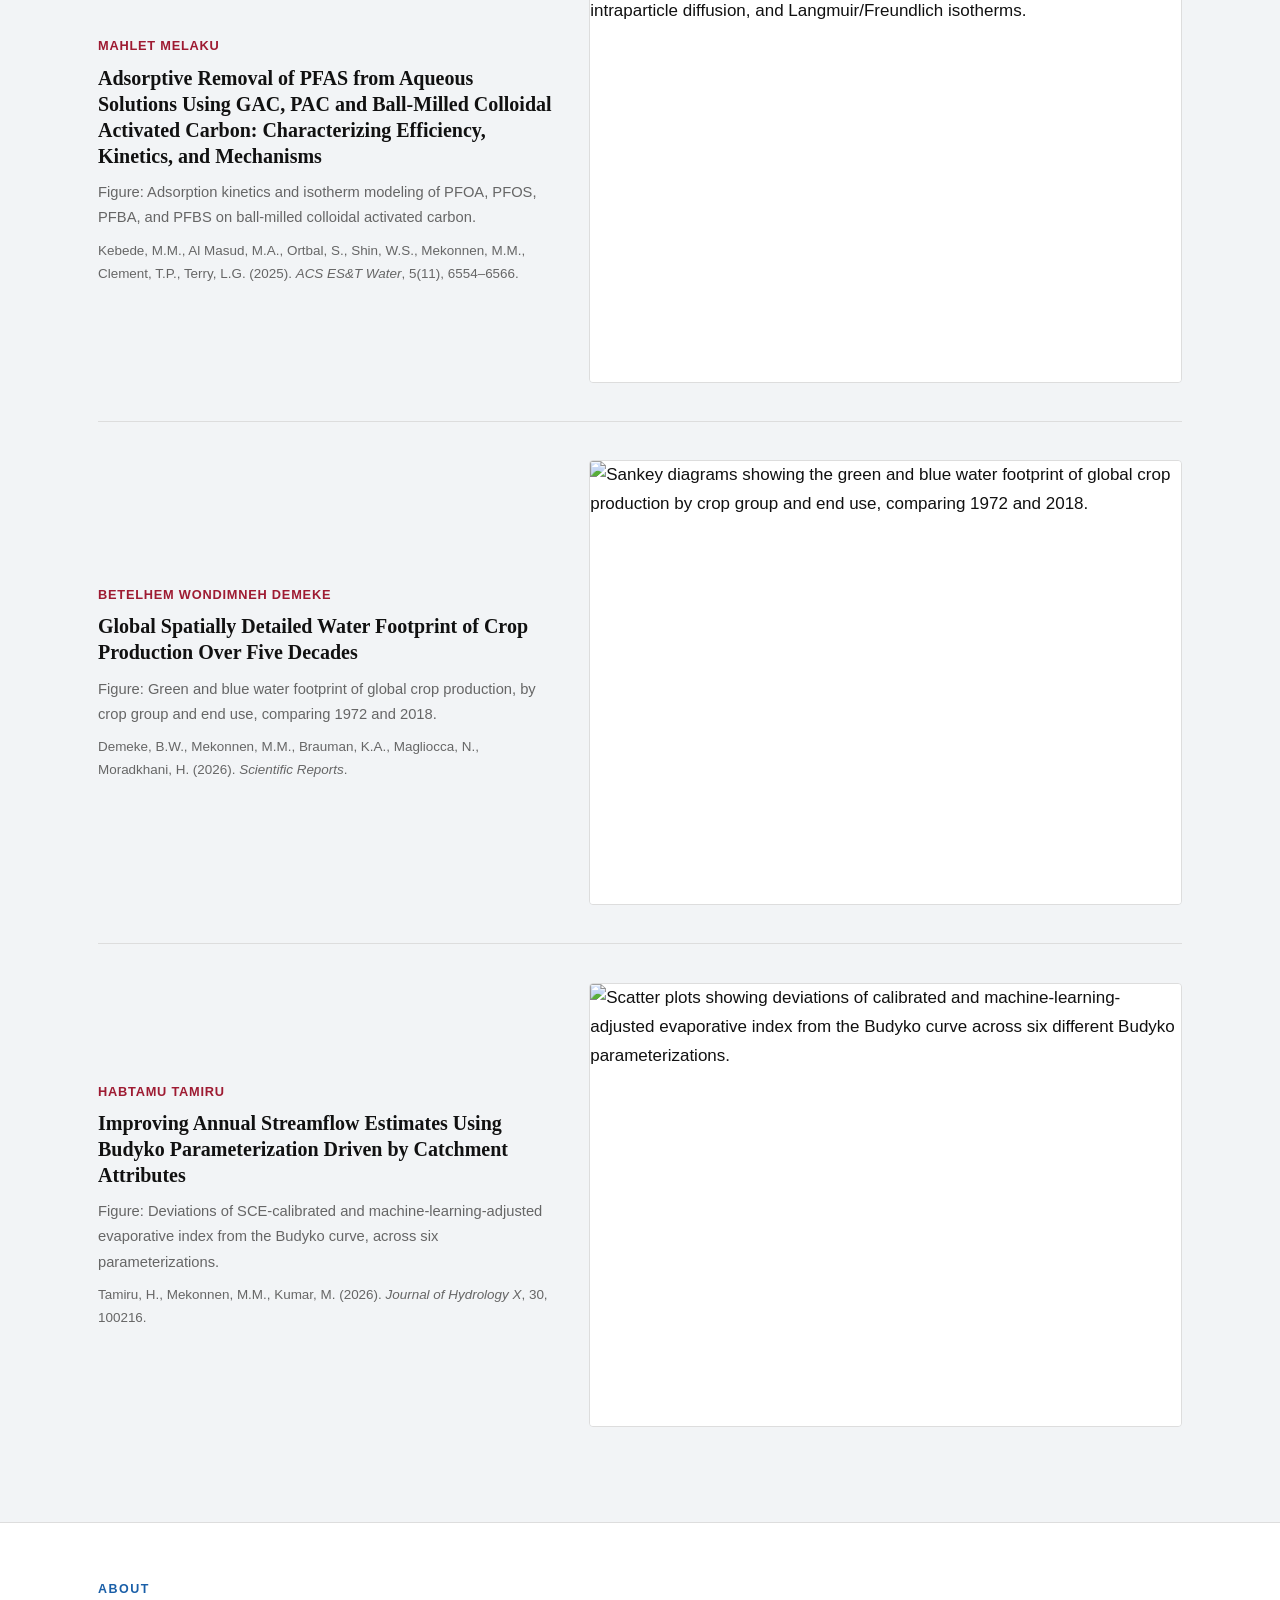
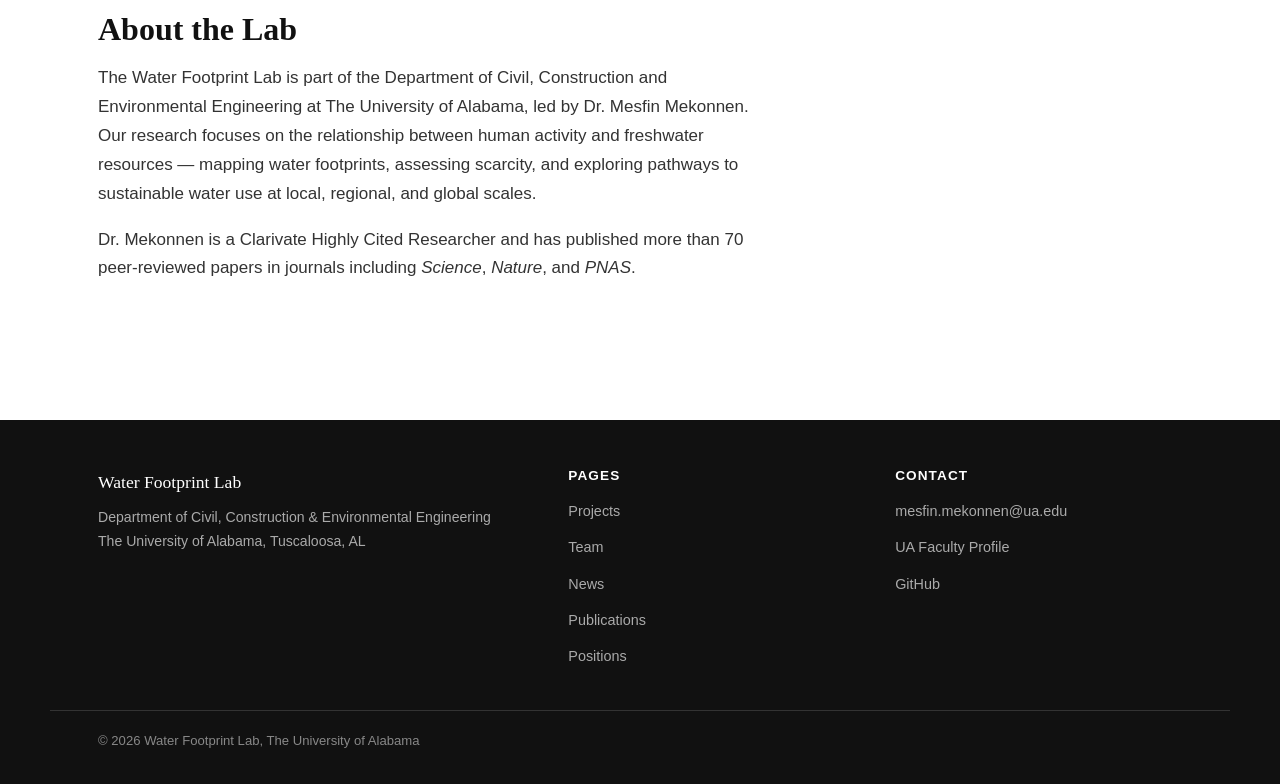
==== commit 14dcd68b: "Rename team photos to full names, enlarge photo frames" ====
--- a/index.html
+++ b/index.html
@@ -3,7 +3,7 @@
 <head>
 <meta charset="UTF-8">
 <meta name="viewport" content="width=device-width, initial-scale=1.0">
-<title>Water Footprint and hydrosystems Lab — University of Alabama</title>
+<title>Water Footprint Lab — University of Alabama</title>
 <meta name="description" content="The Water Footprint Lab at the University of Alabama studies global water footprints, water scarcity, and the food-energy-water nexus, led by Dr. Mesfin Mekonnen.">
 <link rel="icon" href="assets/img/favicon.svg" type="image/svg+xml">
 <link rel="stylesheet" href="css/style.css">
@@ -66,8 +66,20 @@
     </div>
   </section>
 
+  <!-- RESEARCH HIGHLIGHTS GALLERY -->
+  <section class="section section--shaded">
+    <div class="wrap">
+      <span class="section-label">Research Highlights</span>
+      <h2>From the Team</h2>
+      <p>Recent figures and findings from the lab's published work — click any entry for the full caption and a link to the paper.</p>
+      <div class="highlights-list" id="highlights-grid" style="margin-top:1.8rem;">
+        <p class="state-msg">Loading highlights…</p>
+      </div>
+    </div>
+  </section>
+
   <!-- ABOUT THE LAB -->
-  <section class="section section--shaded">
+  <section class="section">
     <div class="wrap">
       <span class="section-label">About</span>
       <h2>About the Lab</h2>
@@ -107,6 +119,9 @@
 </footer>
 
 <script src="js/main.js"></script>
-<script>document.getElementById('yr').textContent = new Date().getFullYear();</script>
+<script>
+  document.getElementById('yr').textContent = new Date().getFullYear();
+  renderHighlights('#highlights-grid');
+</script>
 </body>
 </html>
--- a/css/style.css
+++ b/css/style.css
@@ -259,13 +259,13 @@
    ========================================================================= */
 .pi-block {
   display: grid;
-  grid-template-columns: 280px 1fr;
+  grid-template-columns: 320px 1fr;
   gap: 3rem;
   align-items: start;
 }
 @media (max-width: 700px) {
   .pi-block { grid-template-columns: 1fr; }
-  .pi-photo { max-width: 240px; margin: 0 auto; }
+  .pi-photo { max-width: 280px; margin: 0 auto; }
 }
 .pi-photo {
   width: 100%;
@@ -300,42 +300,52 @@
 }
 .pi-links a:hover { background: var(--blue); color: var(--white); }
 
-/* Student cards — rectangular grid layout */
+/* Student grid — circular photo style */
 .team-grid {
   display: grid;
   grid-template-columns: repeat(3, 1fr);
-  gap: 1.8rem;
-}
-@media (max-width: 880px) { .team-grid { grid-template-columns: repeat(2, 1fr); } }
-@media (max-width: 560px) { .team-grid { grid-template-columns: 1fr; } }
+  gap: 2.4rem 1.5rem;
+  text-align: center;
+}
+@media (max-width: 760px) { .team-grid { grid-template-columns: repeat(2, 1fr); } }
+@media (max-width: 480px) { .team-grid { grid-template-columns: 1fr; } }
 
 .team-card {
   display: flex;
   flex-direction: column;
-  background: var(--white);
+  align-items: center;
+  cursor: pointer;
+}
+.team-card-photo {
+  width: 190px;
+  height: 190px;
+  border-radius: 50%;
+  overflow: hidden;
+  background: var(--gray-light);
   border: 1px solid var(--border);
-  border-radius: 6px;
-  overflow: hidden;
-  cursor: pointer;
-  text-align: center;
-  transition: box-shadow 0.18s ease, transform 0.18s ease, border-color 0.18s ease;
-}
-.team-card:hover {
-  border-color: var(--crimson);
-  box-shadow: 0 10px 24px -14px rgba(0,0,0,0.25);
-  transform: translateY(-3px);
-}
-.team-card-photo {
-  width: 100%;
-  aspect-ratio: 4 / 3;
-  background: var(--gray-light);
-  overflow: hidden;
+  margin-bottom: 0.9rem;
 }
 .team-card-photo img { width: 100%; height: 100%; object-fit: cover; }
-.team-card-body { padding: 1.3rem 1.2rem 1.6rem; }
-.team-card-name { font-size: 1.15rem; font-weight: bold; color: var(--black); margin-bottom: 0.3rem; }
-.team-card-role { font-size: 0.95rem; color: var(--crimson); font-weight: bold; }
-.team-card-hint { font-size: 0.8rem; color: var(--gray-mid); margin-top: 0.6rem; }
+.team-card-name {
+  font-size: 1.05rem;
+  font-weight: bold;
+  color: var(--crimson);
+  margin-bottom: 0.15rem;
+}
+.team-card:hover .team-card-name { text-decoration: underline; }
+.team-card-role { font-size: 0.88rem; color: var(--gray-mid); margin-bottom: 0.6rem; }
+.team-card-icons { display: flex; gap: 0.7rem; justify-content: center; }
+.team-card-icons a, .team-card-icons span {
+  display: inline-flex;
+  align-items: center;
+  justify-content: center;
+  width: 28px; height: 28px;
+  border-radius: 50%;
+  background: var(--crimson);
+  color: var(--white);
+}
+.team-card-icons a svg, .team-card-icons span svg { width: 14px; height: 14px; }
+.team-card-icons a:hover { background: var(--crimson-dark); }
 
 /* Modal (research focus detail) */
 .modal-overlay {
@@ -372,7 +382,7 @@
 }
 .modal-close:hover { color: var(--crimson); }
 .modal-photo {
-  width: 110px; height: 110px;
+  width: 150px; height: 150px;
   border-radius: 50%;
   overflow: hidden;
   margin: 0 auto 1.2rem;
@@ -579,6 +589,117 @@
 }
 
 /* =========================================================================
+   Research Highlights Gallery (home page)
+   ========================================================================= */
+.highlights-list {
+  display: flex;
+  flex-direction: column;
+  gap: 0;
+}
+.highlight-card {
+  display: grid;
+  grid-template-columns: 1fr 1.3fr;
+  gap: 2.2rem;
+  align-items: center;
+  padding: 2.4rem 0;
+  border-bottom: 1px solid var(--border);
+  cursor: pointer;
+}
+.highlight-card:first-child { padding-top: 0; }
+.highlight-card:last-child { border-bottom: none; }
+@media (max-width: 760px) {
+  .highlight-card { grid-template-columns: 1fr; gap: 1.2rem; }
+}
+
+.highlight-img-wrap {
+  width: 100%;
+  aspect-ratio: 4 / 3;
+  background: var(--gray-light);
+  overflow: hidden;
+  border: 1px solid var(--border);
+  border-radius: 4px;
+  order: 2;
+}
+.highlight-img-wrap img {
+  width: 100%;
+  height: 100%;
+  object-fit: contain;
+  background: var(--white);
+  transition: transform 0.4s ease;
+}
+.highlight-card:hover .highlight-img-wrap img { transform: scale(1.03); }
+
+.highlight-body { order: 1; }
+.highlight-name {
+  font-size: 0.8rem;
+  font-weight: bold;
+  text-transform: uppercase;
+  letter-spacing: 0.06em;
+  color: var(--crimson);
+  margin-bottom: 0.5rem;
+}
+.highlight-title {
+  font-family: var(--font-head);
+  font-size: 1.25rem;
+  font-weight: bold;
+  color: var(--black);
+  margin-bottom: 0.7rem;
+  line-height: 1.3;
+}
+.highlight-card:hover .highlight-title { color: var(--crimson); }
+.highlight-caption {
+  font-size: 0.92rem;
+  color: var(--gray-mid);
+  margin-bottom: 0.6rem;
+}
+.highlight-citation {
+  font-size: 0.84rem;
+  color: var(--gray-mid);
+}
+.highlight-citation em { font-style: italic; }
+
+/* Lightbox for full-size figure viewing */
+.lightbox-overlay {
+  display: none;
+  position: fixed;
+  inset: 0;
+  background: rgba(17,17,17,0.82);
+  z-index: 1100;
+  align-items: center;
+  justify-content: center;
+  padding: 2rem 1.2rem;
+}
+.lightbox-overlay.open { display: flex; }
+.lightbox-box {
+  background: var(--white);
+  border-radius: 6px;
+  max-width: 920px;
+  width: 100%;
+  max-height: 90vh;
+  overflow-y: auto;
+  position: relative;
+}
+.lightbox-close {
+  position: absolute;
+  top: 0.8rem; right: 1rem;
+  background: rgba(255,255,255,0.9);
+  border: none;
+  border-radius: 50%;
+  width: 36px; height: 36px;
+  font-size: 1.5rem;
+  line-height: 1;
+  cursor: pointer;
+  color: var(--black);
+}
+.lightbox-close:hover { color: var(--crimson); }
+.lightbox-box img { width: 100%; height: auto; display: block; }
+.lightbox-info { padding: 1.5rem 1.7rem 1.7rem; }
+.lightbox-info .highlight-name { margin-bottom: 0.4rem; }
+.lightbox-info .highlight-title { font-size: 1.3rem; margin-bottom: 0.6rem; }
+.lightbox-info p { color: var(--gray-dark); margin-bottom: 0.5rem; max-width: none; }
+.lightbox-info .highlight-citation a { color: var(--blue); }
+
+/* =========================================================================
    Utility / State
    ========================================================================= */
 .state-msg { color: var(--gray-mid); font-size: 0.9rem; padding: 1rem 0; }
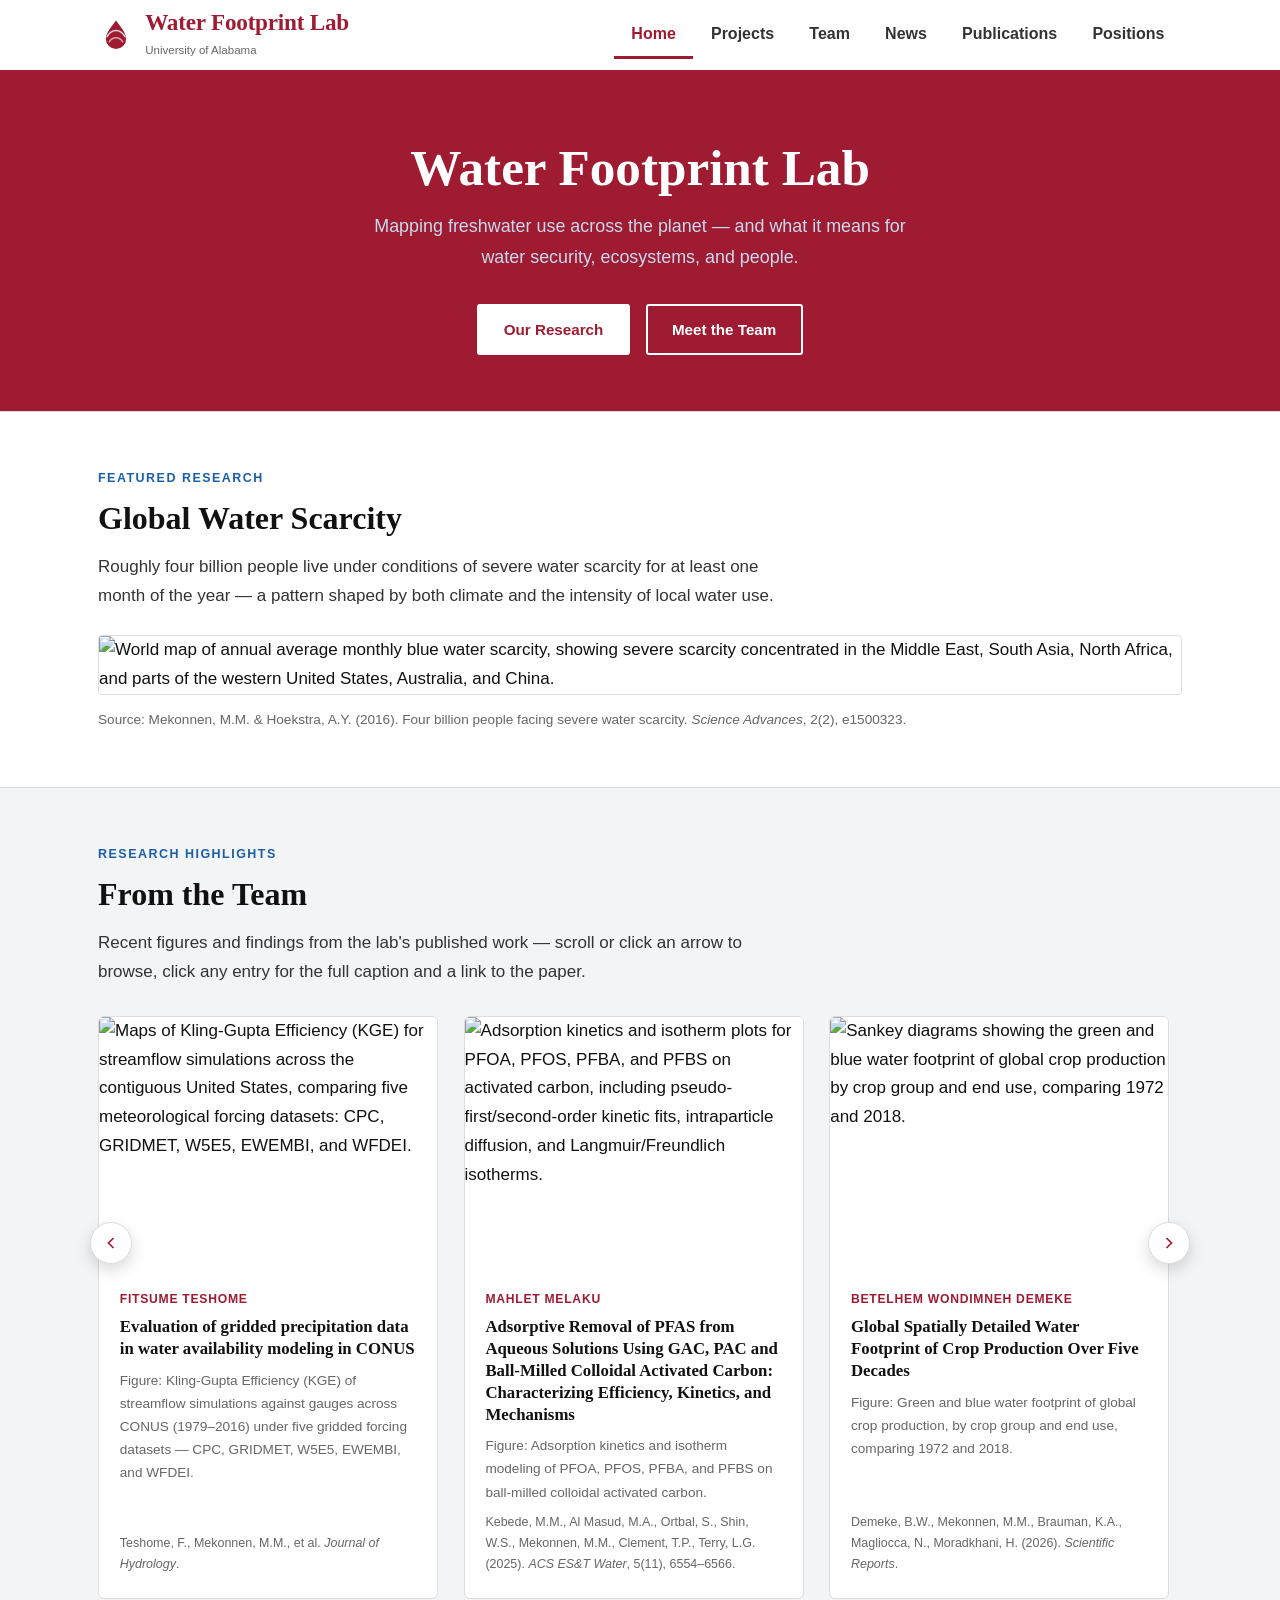
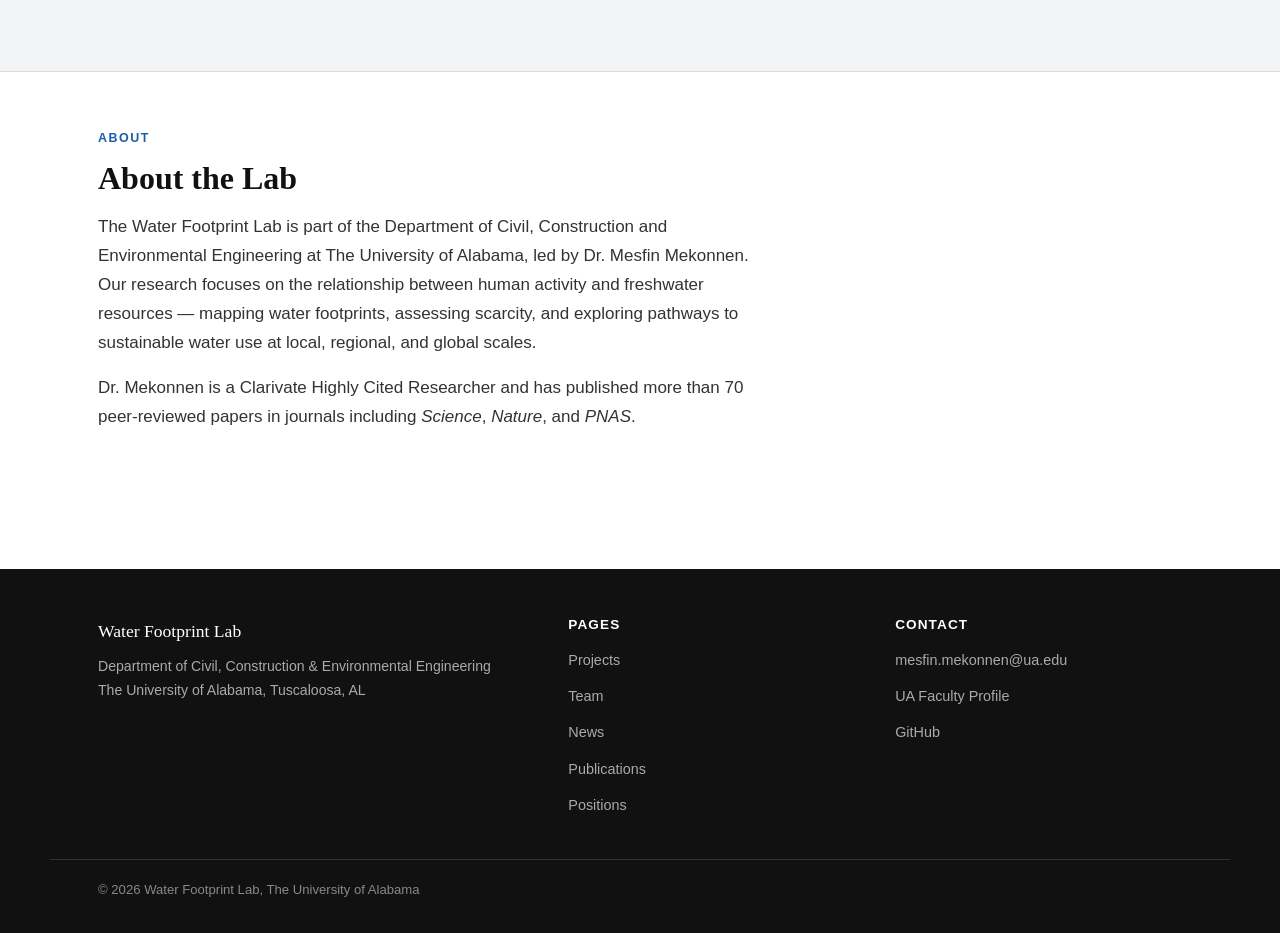
==== commit f30e7d14: "Codes are updated for home sectios" ====
--- a/index.html
+++ b/index.html
@@ -71,9 +71,17 @@
     <div class="wrap">
       <span class="section-label">Research Highlights</span>
       <h2>From the Team</h2>
-      <p>Recent figures and findings from the lab's published work — click any entry for the full caption and a link to the paper.</p>
-      <div class="highlights-list" id="highlights-grid" style="margin-top:1.8rem;">
-        <p class="state-msg">Loading highlights…</p>
+      <p>Recent figures and findings from the lab's published work — scroll or click an arrow to browse, click any entry for the full caption and a link to the paper.</p>
+      <div class="highlights-scroll-wrap" style="margin-top:1.8rem;">
+        <button class="gallery-arrow prev" aria-label="Scroll left">
+          <svg viewBox="0 0 24 24" fill="none" stroke="currentColor" stroke-width="2"><path d="M15 18l-6-6 6-6"/></svg>
+        </button>
+        <div class="highlights-list" id="highlights-grid">
+          <p class="state-msg">Loading highlights…</p>
+        </div>
+        <button class="gallery-arrow next" aria-label="Scroll right">
+          <svg viewBox="0 0 24 24" fill="none" stroke="currentColor" stroke-width="2"><path d="M9 18l6-6-6-6"/></svg>
+        </button>
       </div>
     </div>
   </section>
--- a/css/style.css
+++ b/css/style.css
@@ -589,36 +589,50 @@
 }
 
 /* =========================================================================
-   Research Highlights Gallery (home page)
-   ========================================================================= */
+   Research Highlights Gallery (home page) — horizontal scroll
+   ========================================================================= */
+.highlights-scroll-wrap {
+  position: relative;
+}
 .highlights-list {
   display: flex;
+  gap: 1.6rem;
+  overflow-x: auto;
+  scroll-snap-type: x mandatory;
+  scroll-behavior: smooth;
+  padding-bottom: 1rem;
+  -webkit-overflow-scrolling: touch;
+}
+.highlights-list::-webkit-scrollbar { height: 8px; }
+.highlights-list::-webkit-scrollbar-track { background: var(--gray-light); border-radius: 4px; }
+.highlights-list::-webkit-scrollbar-thumb { background: var(--border); border-radius: 4px; }
+.highlights-list::-webkit-scrollbar-thumb:hover { background: var(--crimson); }
+
+.highlight-card {
+  flex: 0 0 340px;
+  scroll-snap-align: start;
+  display: flex;
   flex-direction: column;
-  gap: 0;
-}
-.highlight-card {
-  display: grid;
-  grid-template-columns: 1fr 1.3fr;
-  gap: 2.2rem;
-  align-items: center;
-  padding: 2.4rem 0;
-  border-bottom: 1px solid var(--border);
+  background: var(--white);
+  border: 1px solid var(--border);
+  border-radius: 6px;
+  overflow: hidden;
   cursor: pointer;
-}
-.highlight-card:first-child { padding-top: 0; }
-.highlight-card:last-child { border-bottom: none; }
-@media (max-width: 760px) {
-  .highlight-card { grid-template-columns: 1fr; gap: 1.2rem; }
-}
+  transition: box-shadow 0.2s ease, transform 0.2s ease, border-color 0.2s ease;
+}
+.highlight-card:hover {
+  box-shadow: 0 16px 32px -18px rgba(0,0,0,0.3);
+  transform: translateY(-4px);
+  border-color: var(--crimson);
+}
+@media (max-width: 480px) { .highlight-card { flex-basis: 86vw; } }
 
 .highlight-img-wrap {
   width: 100%;
   aspect-ratio: 4 / 3;
   background: var(--gray-light);
   overflow: hidden;
-  border: 1px solid var(--border);
-  border-radius: 4px;
-  order: 2;
+  flex-shrink: 0;
 }
 .highlight-img-wrap img {
   width: 100%;
@@ -627,36 +641,60 @@
   background: var(--white);
   transition: transform 0.4s ease;
 }
-.highlight-card:hover .highlight-img-wrap img { transform: scale(1.03); }
-
-.highlight-body { order: 1; }
+.highlight-card:hover .highlight-img-wrap img { transform: scale(1.04); }
+
+.highlight-body { padding: 1.2rem 1.3rem 1.4rem; flex: 1; display: flex; flex-direction: column; }
 .highlight-name {
-  font-size: 0.8rem;
+  font-size: 0.76rem;
   font-weight: bold;
   text-transform: uppercase;
   letter-spacing: 0.06em;
   color: var(--crimson);
-  margin-bottom: 0.5rem;
+  margin-bottom: 0.4rem;
 }
 .highlight-title {
   font-family: var(--font-head);
-  font-size: 1.25rem;
+  font-size: 1.05rem;
   font-weight: bold;
   color: var(--black);
-  margin-bottom: 0.7rem;
+  margin-bottom: 0.55rem;
   line-height: 1.3;
 }
 .highlight-card:hover .highlight-title { color: var(--crimson); }
 .highlight-caption {
-  font-size: 0.92rem;
+  font-size: 0.85rem;
   color: var(--gray-mid);
-  margin-bottom: 0.6rem;
+  margin-bottom: 0.5rem;
 }
 .highlight-citation {
-  font-size: 0.84rem;
+  font-size: 0.78rem;
   color: var(--gray-mid);
+  margin-top: auto;
 }
 .highlight-citation em { font-style: italic; }
+
+/* Scroll arrow buttons */
+.gallery-arrow {
+  position: absolute;
+  top: 38%;
+  transform: translateY(-50%);
+  width: 42px; height: 42px;
+  border-radius: 50%;
+  background: var(--white);
+  border: 1px solid var(--border);
+  box-shadow: 0 6px 16px rgba(0,0,0,0.15);
+  display: flex;
+  align-items: center;
+  justify-content: center;
+  cursor: pointer;
+  z-index: 5;
+  color: var(--crimson);
+}
+.gallery-arrow:hover { background: var(--crimson); color: var(--white); border-color: var(--crimson); }
+.gallery-arrow svg { width: 20px; height: 20px; }
+.gallery-arrow.prev { left: -8px; }
+.gallery-arrow.next { right: -8px; }
+@media (max-width: 700px) { .gallery-arrow { display: none; } }
 
 /* Lightbox for full-size figure viewing */
 .lightbox-overlay {
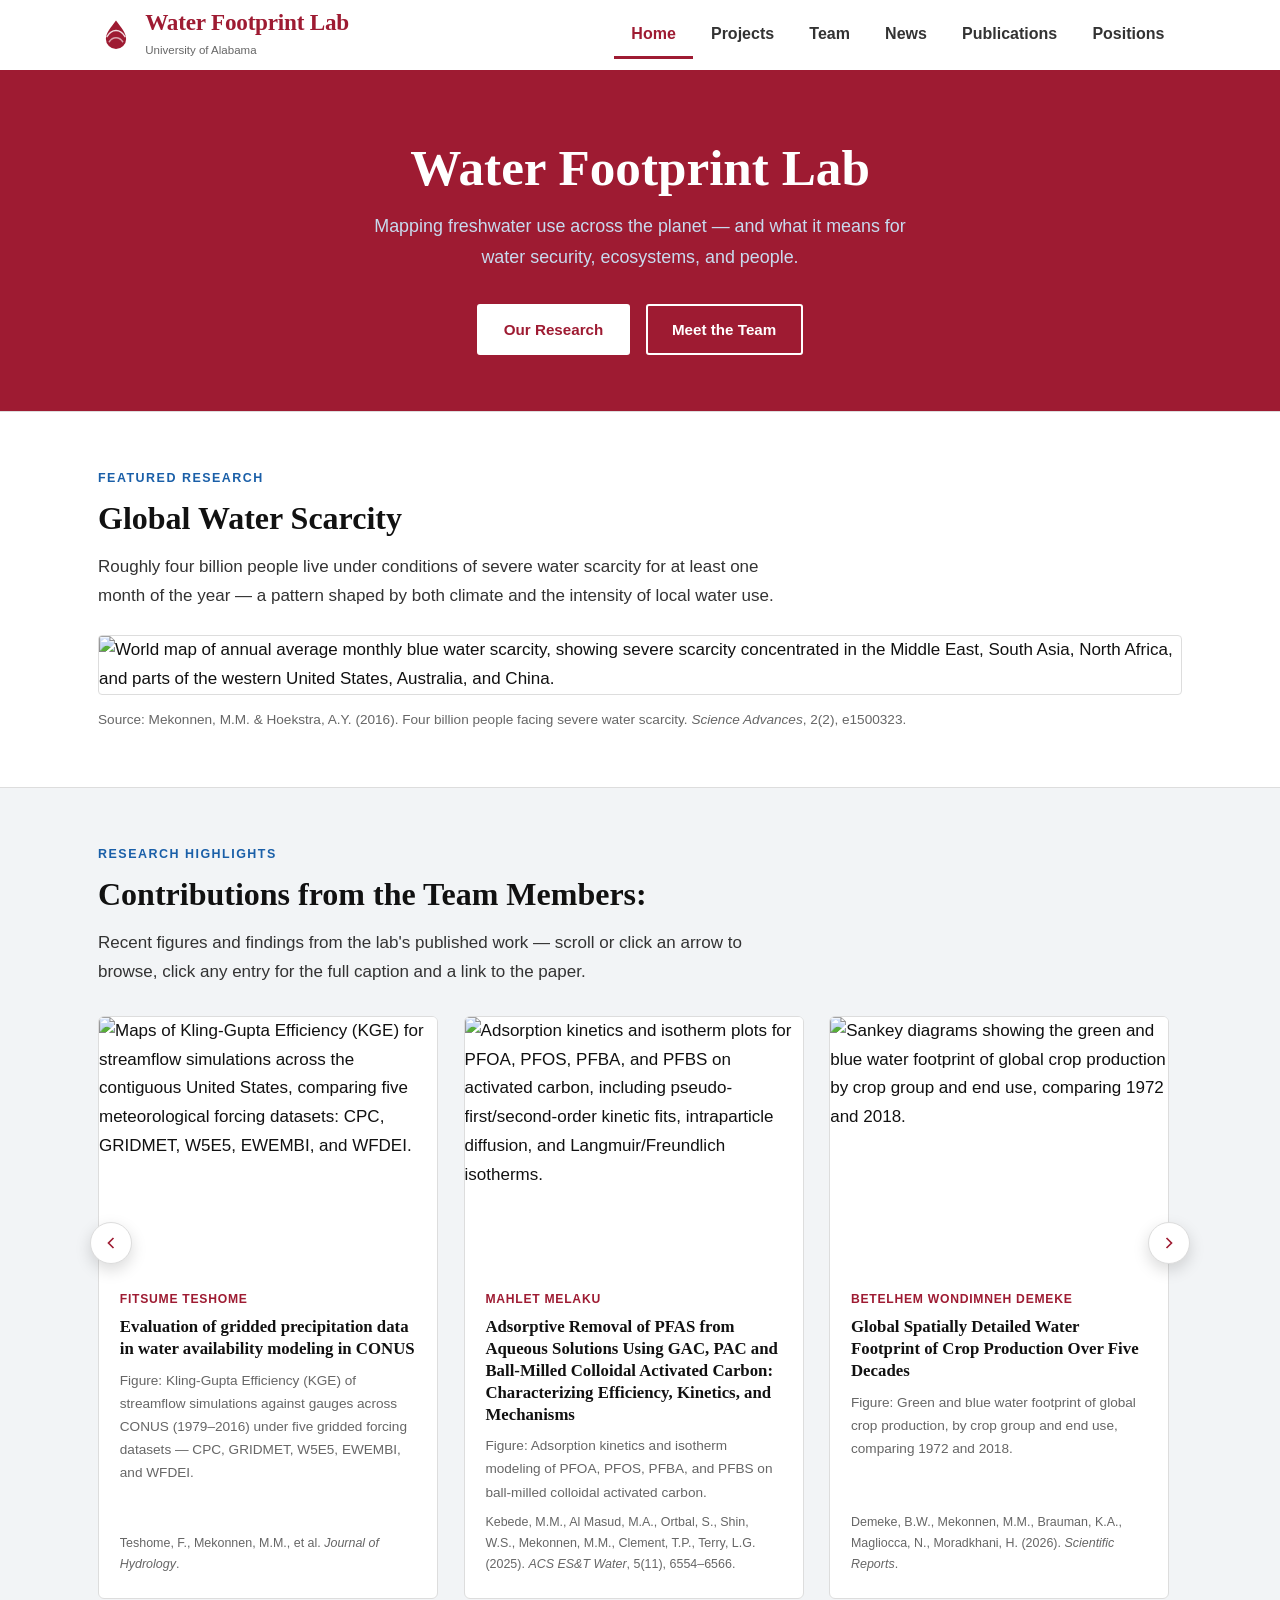
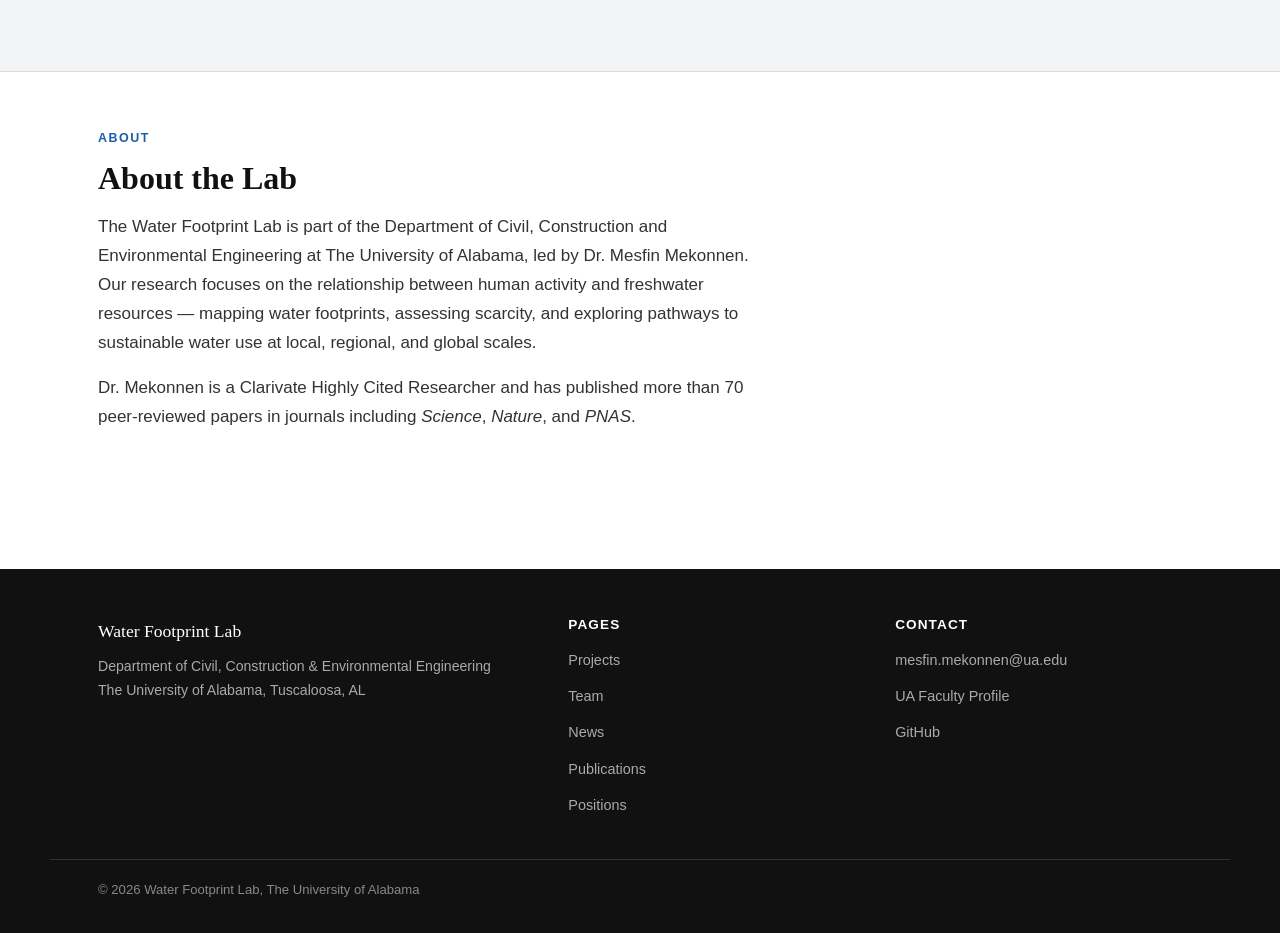
==== commit b94bd3f9: "Codes are updated for home sectios" ====
--- a/index.html
+++ b/index.html
@@ -70,7 +70,7 @@
   <section class="section section--shaded">
     <div class="wrap">
       <span class="section-label">Research Highlights</span>
-      <h2>From the Team</h2>
+      <h2>Contributions from the Team Members:</h2>
       <p>Recent figures and findings from the lab's published work — scroll or click an arrow to browse, click any entry for the full caption and a link to the paper.</p>
       <div class="highlights-scroll-wrap" style="margin-top:1.8rem;">
         <button class="gallery-arrow prev" aria-label="Scroll left">
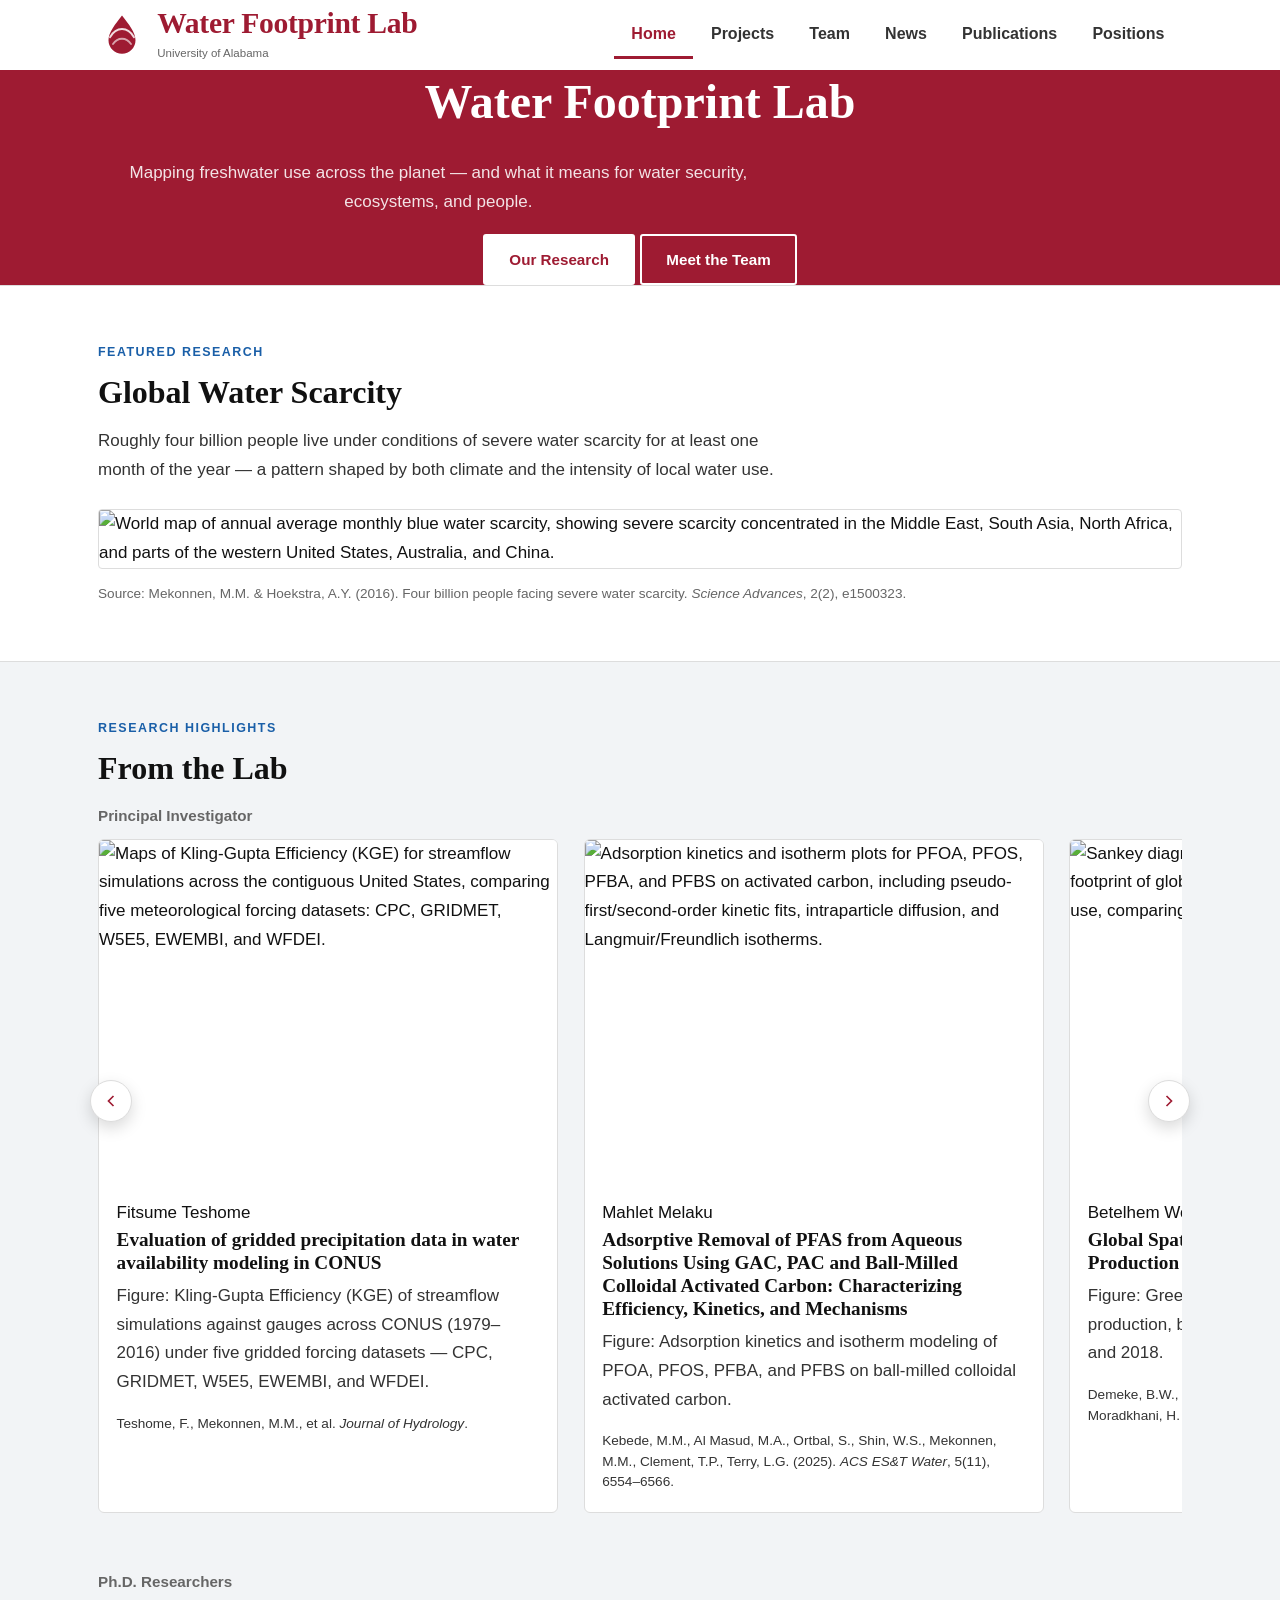
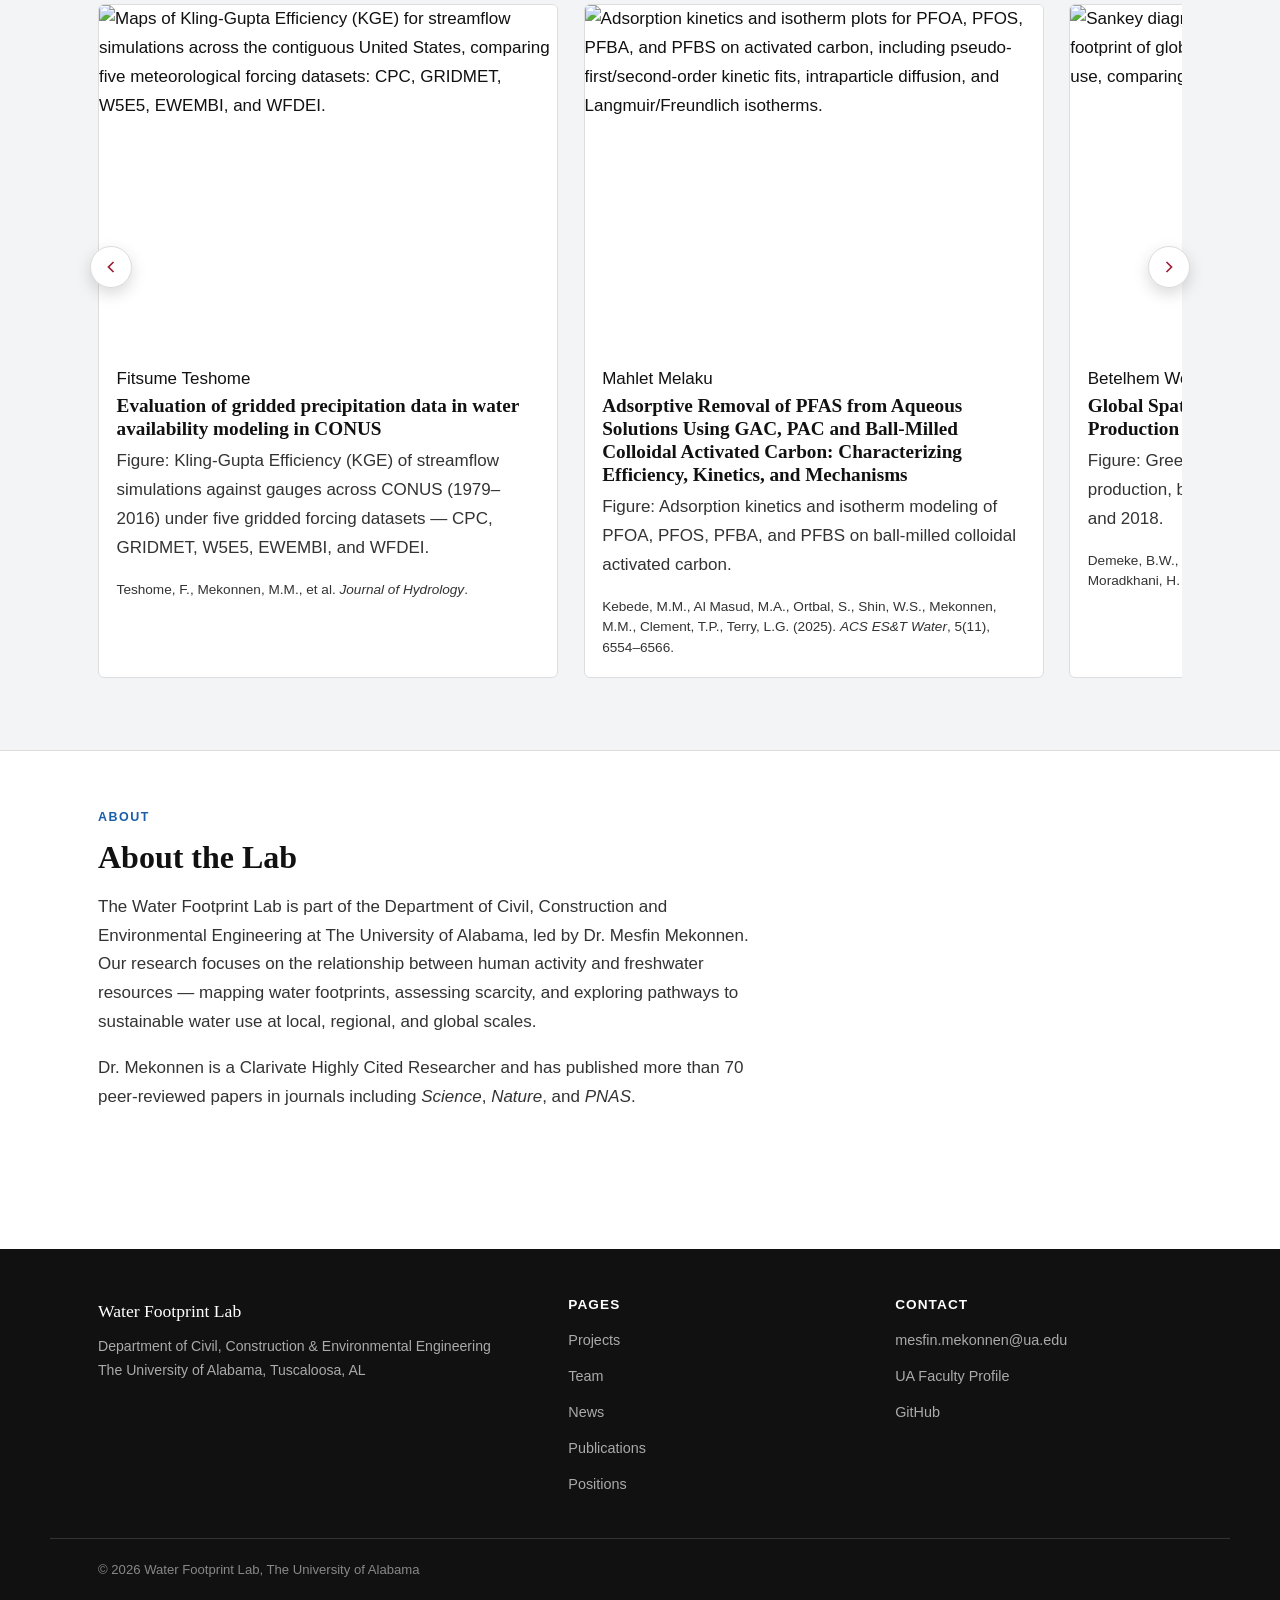
==== commit 30b66854: "Codes are updated for home sectios" ====
--- a/index.html
+++ b/index.html
@@ -42,8 +42,8 @@
   <!-- HERO -->
   <section class="hero">
     <div class="wrap" style="text-align:center;">
-      <h1>Water Footprint Lab</h1>
-      <p>Mapping freshwater use across the planet — and what it means for water security, ecosystems, and people.</p>
+      <h1 style="color:#ffffff;">Water Footprint Lab</h1>
+      <p style="color:rgba(255,255,255,0.88);">Mapping freshwater use across the planet — and what it means for water security, ecosystems, and people.</p>
       <div class="hero-btns">
         <a class="btn" href="projects.html">Our Research</a>
         <a class="btn btn-outline" href="team.html">Meet the Team</a>
@@ -70,19 +70,34 @@
   <section class="section section--shaded">
     <div class="wrap">
       <span class="section-label">Research Highlights</span>
-      <h2>Contributions from the Team Members:</h2>
-      <p>Recent figures and findings from the lab's published work — scroll or click an arrow to browse, click any entry for the full caption and a link to the paper.</p>
-      <div class="highlights-scroll-wrap" style="margin-top:1.8rem;">
+      <h2>From the Lab</h2>
+
+      <p style="font-size:0.95rem;color:var(--gray-mid);margin-bottom:0.6rem;font-weight:bold;">Principal Investigator</p>
+      <div class="highlights-scroll-wrap" style="margin-bottom:2.5rem;">
         <button class="gallery-arrow prev" aria-label="Scroll left">
           <svg viewBox="0 0 24 24" fill="none" stroke="currentColor" stroke-width="2"><path d="M15 18l-6-6 6-6"/></svg>
         </button>
-        <div class="highlights-list" id="highlights-grid">
-          <p class="state-msg">Loading highlights…</p>
+        <div class="highlights-list" id="highlights-pi">
+          <p class="state-msg">Loading…</p>
         </div>
         <button class="gallery-arrow next" aria-label="Scroll right">
           <svg viewBox="0 0 24 24" fill="none" stroke="currentColor" stroke-width="2"><path d="M9 18l6-6-6-6"/></svg>
         </button>
       </div>
+
+      <p style="font-size:0.95rem;color:var(--gray-mid);margin-bottom:0.6rem;font-weight:bold;">Ph.D. Researchers</p>
+      <div class="highlights-scroll-wrap">
+        <button class="gallery-arrow prev" aria-label="Scroll left">
+          <svg viewBox="0 0 24 24" fill="none" stroke="currentColor" stroke-width="2"><path d="M15 18l-6-6 6-6"/></svg>
+        </button>
+        <div class="highlights-list" id="highlights-students">
+          <p class="state-msg">Loading…</p>
+        </div>
+        <button class="gallery-arrow next" aria-label="Scroll right">
+          <svg viewBox="0 0 24 24" fill="none" stroke="currentColor" stroke-width="2"><path d="M9 18l6-6-6-6"/></svg>
+        </button>
+      </div>
+
     </div>
   </section>
 
@@ -129,7 +144,8 @@
 <script src="js/main.js"></script>
 <script>
   document.getElementById('yr').textContent = new Date().getFullYear();
-  renderHighlights('#highlights-grid');
+  renderHighlights('#highlights-pi', 'pi');
+  renderHighlights('#highlights-students', 'student');
 </script>
 </body>
 </html>
--- a/css/style.css
+++ b/css/style.css
@@ -103,10 +103,10 @@
   gap: 0.7rem;
   text-decoration: none;
 }
-.brand-mark { width: 36px; height: 36px; flex-shrink: 0; }
+.brand-mark { width: 48px; height: 48px; flex-shrink: 0; }
 .brand-name {
   font-family: var(--font-head);
-  font-size: 1.45rem;
+  font-size: 1.85rem;
   font-weight: bold;
   color: var(--crimson);
   letter-spacing: -0.01em;
@@ -170,30 +170,82 @@
 }
 
 /* =========================================================================
-   Hero
+   Hero — animated impact stats
    ========================================================================= */
 .hero {
   background: var(--crimson);
-  color: var(--white);
-  padding: 4rem 0 3.5rem;
+  padding: 0;
+  overflow: hidden;
+  position: relative;
+}
+.hero-slides {
+  display: flex;
+  width: 300%;
+  animation: heroSlide 12s infinite;
+}
+@keyframes heroSlide {
+  0%,28%   { transform: translateX(0); }
+  33%,61%  { transform: translateX(-33.333%); }
+  66%,94%  { transform: translateX(-66.666%); }
+  100%     { transform: translateX(0); }
+}
+.hero-slide {
+  width: 33.333%;
+  padding: clamp(3rem,7vw,5.5rem) 0 clamp(2.5rem,6vw,5rem);
   text-align: center;
-}
-.hero h1 {
-  color: var(--white);
-  font-size: clamp(2rem, 5vw, 3.2rem);
-  margin-bottom: 0.8rem;
-}
-.hero p {
-  color: #C8DAEE;
-  font-size: 1.12rem;
-  max-width: 58ch;
-  margin: 0 auto 2rem;
-}
-.hero-btns {
-  display: flex;
-  gap: 1rem;
+  display: flex;
+  align-items: center;
   justify-content: center;
-  flex-wrap: wrap;
+  flex-direction: column;
+}
+.hero-stat {
+  font-family: var(--font-head);
+  font-size: clamp(4.5rem, 12vw, 9rem);
+  font-weight: bold;
+  color: #ffffff;
+  line-height: 1;
+  margin-bottom: 0.2em;
+  letter-spacing: -0.03em;
+}
+.hero-stat-label {
+  font-size: clamp(1rem, 2.5vw, 1.5rem);
+  color:  #ffffff;
+  max-width: 600px;
+  margin: 0 auto 0.6rem;
+  line-height: 1.4;
+  font-family: var(--font-body);
+}
+.hero-stat-source {
+  font-size: 0.8rem;
+  color:  #ffffff;
+  font-style: italic;
+  margin-top: 0.2rem;
+}
+/* Dot indicators -->
+.hero-dots {
+  position: absolute;
+  bottom: 1rem;
+  left: 50%;
+  transform: translateX(-50%);
+  display: flex;
+  gap: 0.5rem;
+}
+.hero-dot {
+  width: 8px; height: 8px;
+  border-radius: 50%;
+  background: rgba(255,255,255,0.4);
+}
+.hero-dot:nth-child(1) { animation: dotActive 12s infinite 0s; }
+.hero-dot:nth-child(2) { animation: dotActive 12s infinite 4s; }
+.hero-dot:nth-child(3) { animation: dotActive 12s infinite 8s; }
+@keyframes dotActive {
+  0%,28%  { background: rgba(255,255,255,0.95); }
+  33%,100%{ background: rgba(255,255,255,0.35); }
+}
+@media (prefers-reduced-motion: reduce) {
+  .hero-slides { animation: none; }
+  .hero-slide:not(:first-child) { display: none; }
+  .hero-dots { display: none; }
 }
 
 /* =========================================================================
@@ -609,7 +661,7 @@
 .highlights-list::-webkit-scrollbar-thumb:hover { background: var(--crimson); }
 
 .highlight-card {
-  flex: 0 0 340px;
+  flex: 0 0 460px;
   scroll-snap-align: start;
   display: flex;
   flex-direction: column;
@@ -643,33 +695,11 @@
 }
 .highlight-card:hover .highlight-img-wrap img { transform: scale(1.04); }
 
-.highlight-body { padding: 1.2rem 1.3rem 1.4rem; flex: 1; display: flex; flex-direction: column; }
-.highlight-name {
-  font-size: 0.76rem;
-  font-weight: bold;
-  text-transform: uppercase;
-  letter-spacing: 0.06em;
-  color: var(--crimson);
-  margin-bottom: 0.4rem;
-}
-.highlight-title {
-  font-family: var(--font-head);
-  font-size: 1.05rem;
-  font-weight: bold;
-  color: var(--black);
-  margin-bottom: 0.55rem;
-  line-height: 1.3;
-}
-.highlight-card:hover .highlight-title { color: var(--crimson); }
-.highlight-caption {
+.highlight-body { padding: 1rem 1.1rem 1.2rem; flex: 1; }
+.highlight-citation {
   font-size: 0.85rem;
-  color: var(--gray-mid);
-  margin-bottom: 0.5rem;
-}
-.highlight-citation {
-  font-size: 0.78rem;
-  color: var(--gray-mid);
-  margin-top: auto;
+  color: var(--gray-dark);
+  line-height: 1.5;
 }
 .highlight-citation em { font-style: italic; }
 
@@ -731,10 +761,8 @@
 }
 .lightbox-close:hover { color: var(--crimson); }
 .lightbox-box img { width: 100%; height: auto; display: block; }
-.lightbox-info { padding: 1.5rem 1.7rem 1.7rem; }
-.lightbox-info .highlight-name { margin-bottom: 0.4rem; }
-.lightbox-info .highlight-title { font-size: 1.3rem; margin-bottom: 0.6rem; }
-.lightbox-info p { color: var(--gray-dark); margin-bottom: 0.5rem; max-width: none; }
+.lightbox-info { padding: 1.4rem 1.6rem 1.6rem; }
+.lightbox-info .highlight-citation { font-size: 0.95rem; }
 .lightbox-info .highlight-citation a { color: var(--blue); }
 
 /* =========================================================================
@@ -742,3 +770,43 @@
    ========================================================================= */
 .state-msg { color: var(--gray-mid); font-size: 0.9rem; padding: 1rem 0; }
 .divider { border: none; border-top: 1px solid var(--border); margin: 2.5rem 0; }
+
+/* =========================================================================
+   Positions page — contact / apply band
+   ========================================================================= */
+.contact-band {
+  background: var(--crimson);
+  color: #fff;
+  border-radius: 6px;
+  padding: 2.4rem 2.6rem;
+  margin-top: 2.4rem;
+}
+.contact-band h3 { color: #fff; margin-bottom: 0.4rem; font-size: 1.3rem; }
+.contact-band p  { color: rgba(255,255,255,0.88); margin-bottom: 1.2rem; max-width: none; }
+.contact-band .btn-white {
+  display: inline-block;
+  padding: 0.7em 1.6em;
+  font-weight: bold;
+  font-size: 0.95rem;
+  background: #fff;
+  color: var(--crimson);
+  border: 2px solid #fff;
+  border-radius: 3px;
+  text-decoration: none;
+  margin-right: 0.8rem;
+  margin-bottom: 0.5rem;
+}
+.contact-band .btn-white:hover { background: var(--crimson-light); }
+.contact-band .btn-outline-white {
+  display: inline-block;
+  padding: 0.7em 1.6em;
+  font-weight: bold;
+  font-size: 0.95rem;
+  background: transparent;
+  color: #fff;
+  border: 2px solid rgba(255,255,255,0.7);
+  border-radius: 3px;
+  text-decoration: none;
+  margin-bottom: 0.5rem;
+}
+.contact-band .btn-outline-white:hover { background: rgba(255,255,255,0.15); }
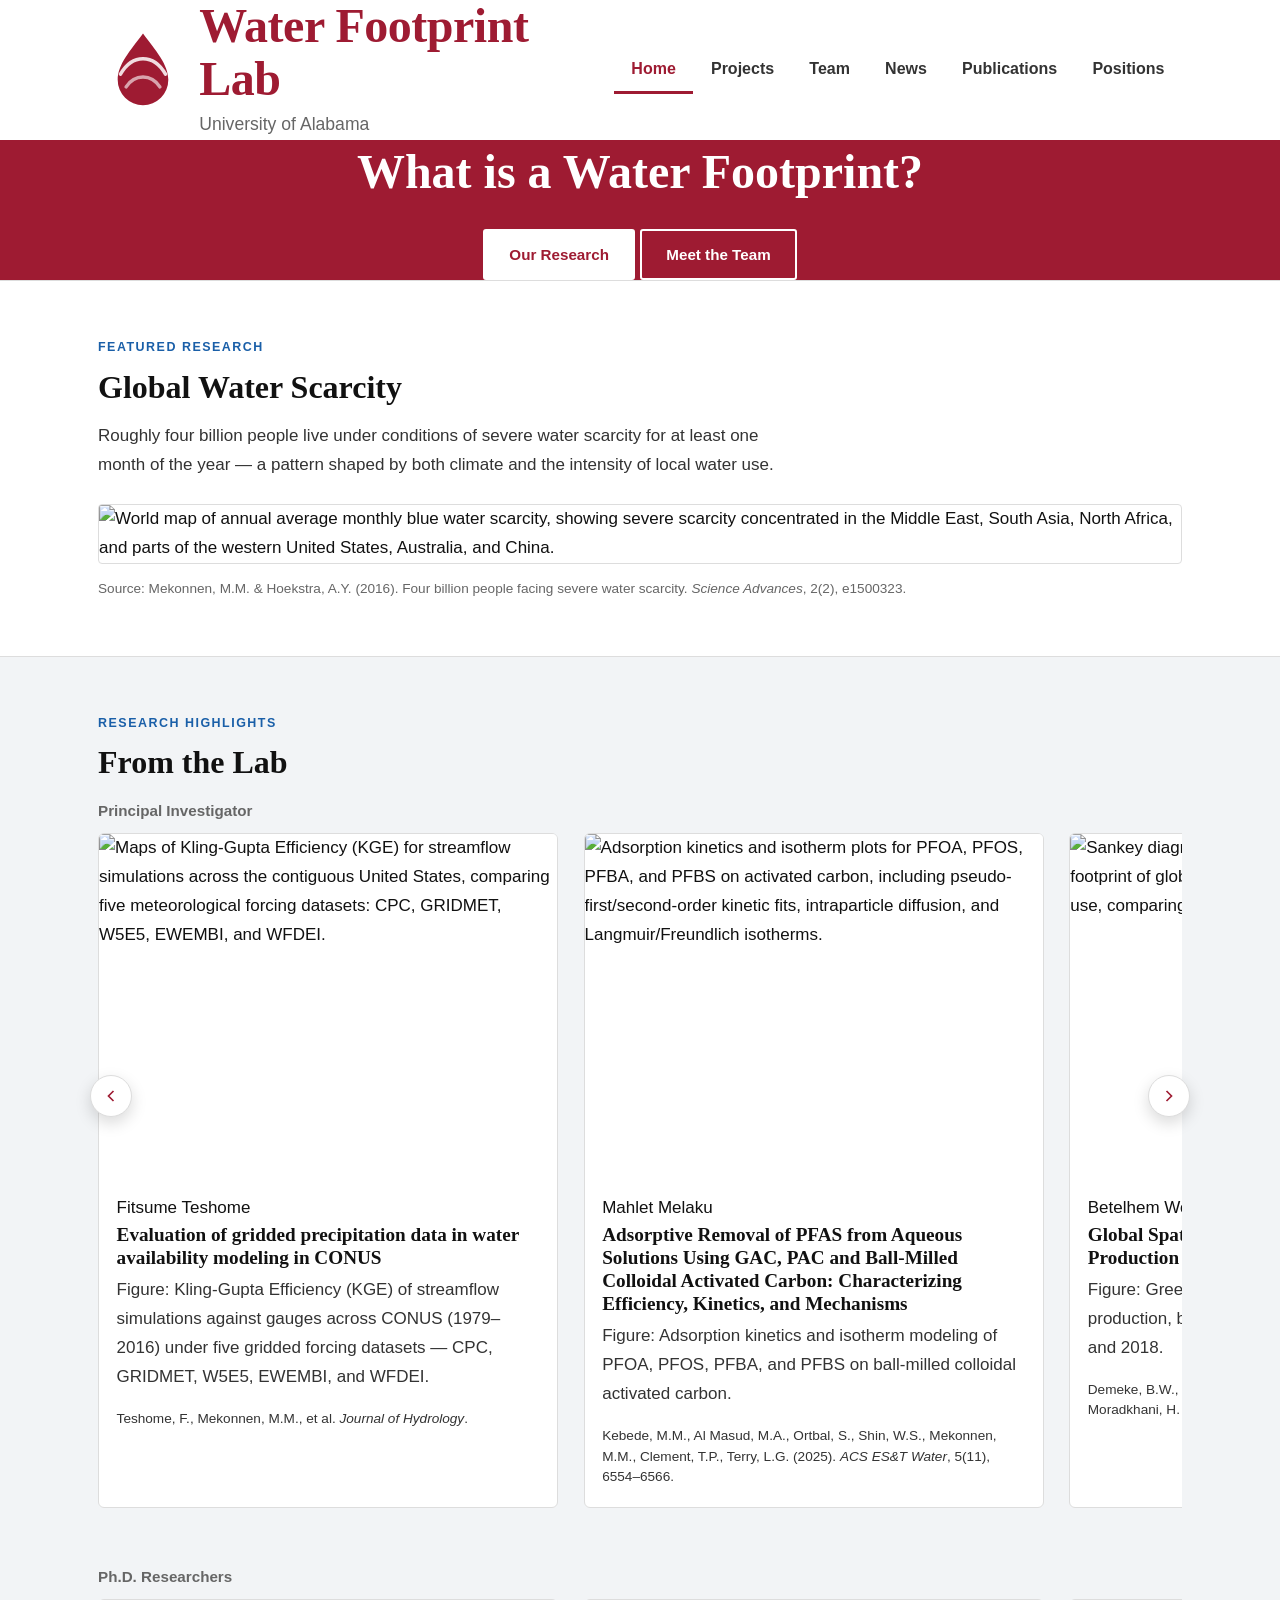
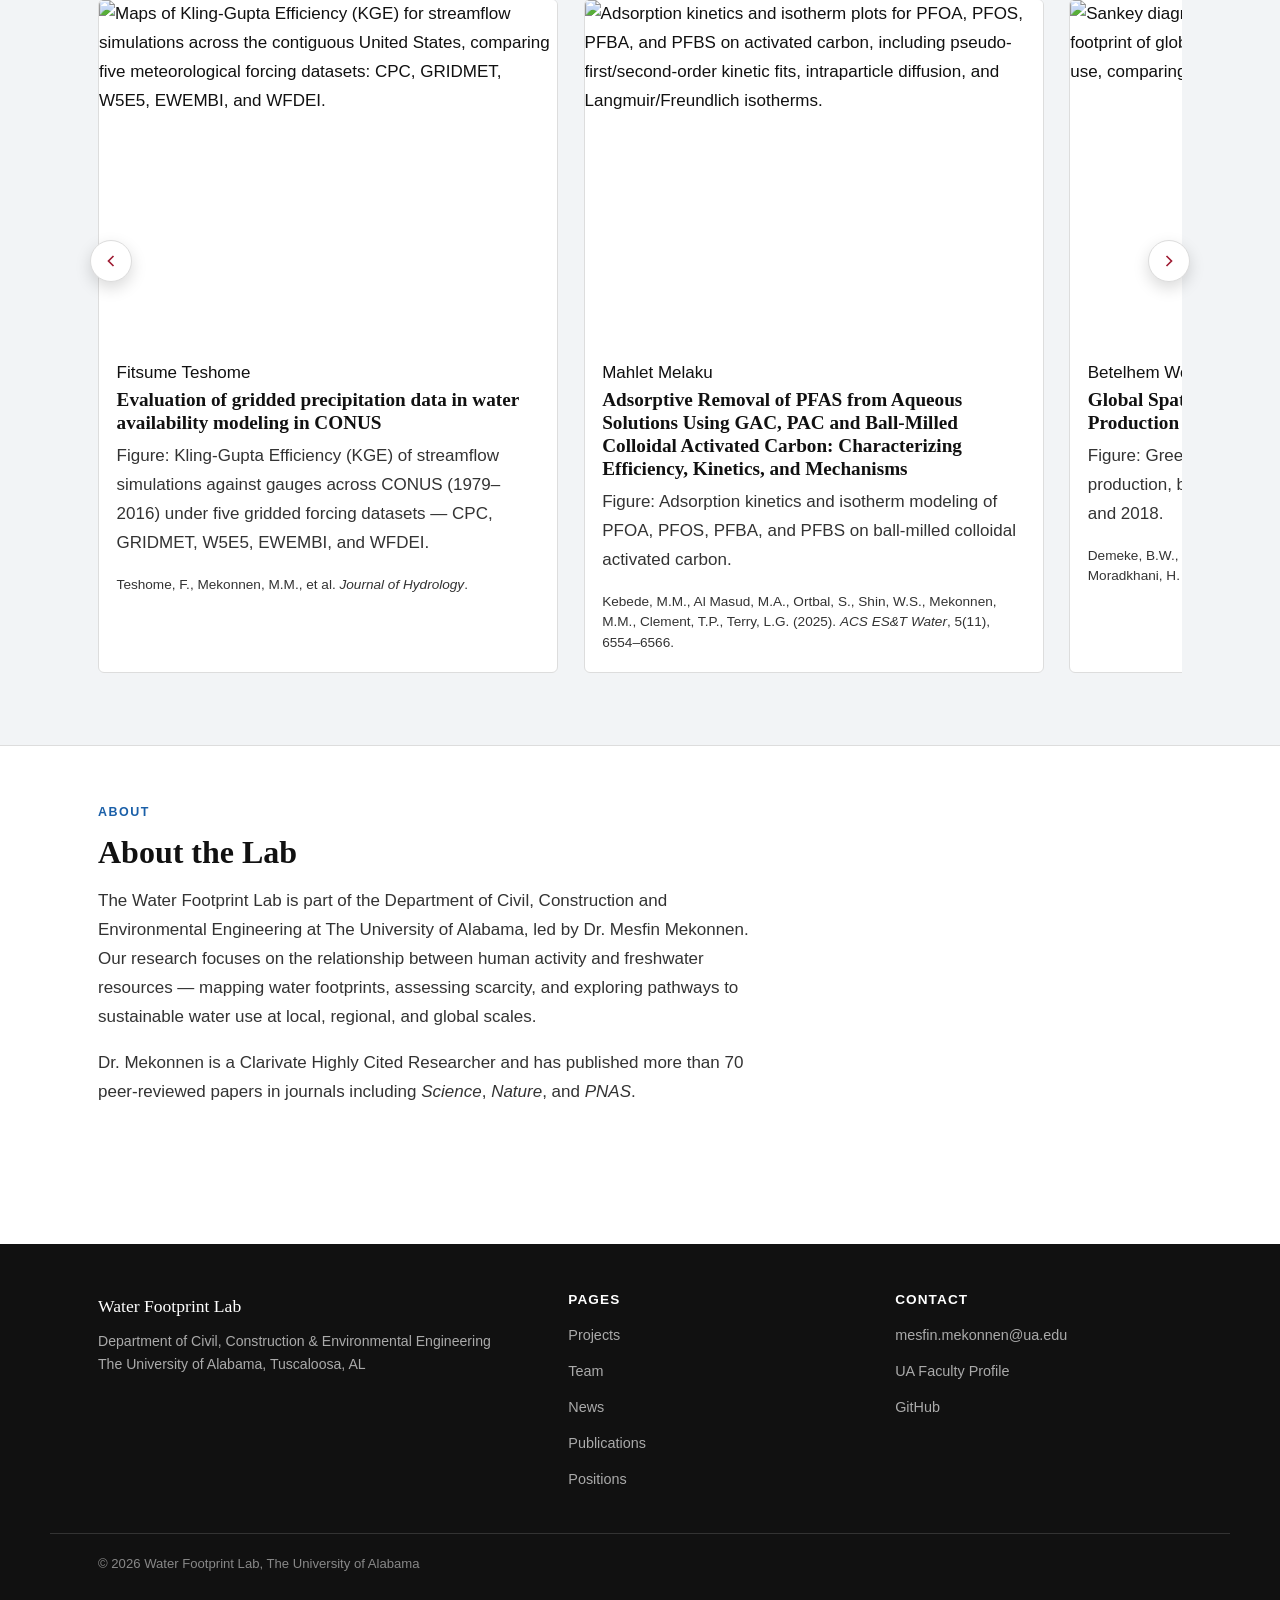
==== commit 896eaecb: "The name of the lab updated" ====
--- a/index.html
+++ b/index.html
@@ -3,8 +3,8 @@
 <head>
 <meta charset="UTF-8">
 <meta name="viewport" content="width=device-width, initial-scale=1.0">
-<title>Water Footprint Lab — University of Alabama</title>
-<meta name="description" content="The Water Footprint Lab at the University of Alabama studies global water footprints, water scarcity, and the food-energy-water nexus, led by Dr. Mesfin Mekonnen.">
+<title>Water Security Lab — University of Alabama</title>
+<meta name="description" content="The Water Security Lab at the University of Alabama studies global water security, water scarcity, and the food-energy-water nexus, led by Dr. Mesfin Mekonnen.">
 <link rel="icon" href="assets/img/favicon.svg" type="image/svg+xml">
 <link rel="stylesheet" href="css/style.css">
 </head>
@@ -42,15 +42,14 @@
   <!-- HERO -->
   <section class="hero">
     <div class="wrap" style="text-align:center;">
-      <h1 style="color:#ffffff;">Water Footprint Lab</h1>
-      <p style="color:rgba(255,255,255,0.88);">Mapping freshwater use across the planet — and what it means for water security, ecosystems, and people.</p>
+      <h1 style="color:#ffffff;">What is a Water Footprint?</h1>
       <div class="hero-btns">
         <a class="btn" href="projects.html">Our Research</a>
         <a class="btn btn-outline" href="team.html">Meet the Team</a>
       </div>
     </div>
   </section>
-
+ 
   <!-- FEATURED FIGURE -->
   <section class="section">
     <div class="wrap">
--- a/css/style.css
+++ b/css/style.css
@@ -94,7 +94,7 @@
   display: flex;
   align-items: center;
   justify-content: space-between;
-  min-height: 70px;
+  min-height: 110px;
 }
 
 .brand {
@@ -103,10 +103,10 @@
   gap: 0.7rem;
   text-decoration: none;
 }
-.brand-mark { width: 48px; height: 48px; flex-shrink: 0; }
+.brand-mark { width: 90px; height: 90px; flex-shrink: 0; }
 .brand-name {
   font-family: var(--font-head);
-  font-size: 1.85rem;
+  font-size: 3rem;
   font-weight: bold;
   color: var(--crimson);
   letter-spacing: -0.01em;
@@ -114,10 +114,10 @@
 }
 .brand-sub {
   font-family: var(--font-body);
-  font-size: 0.72rem;
+  font-size: 1.1rem;
   color: var(--gray-mid);
   display: block;
-  margin-top: 1px;
+  margin-top: 4px;
 }
 
 .nav-links {
@@ -209,7 +209,7 @@
 }
 .hero-stat-label {
   font-size: clamp(1rem, 2.5vw, 1.5rem);
-  color:  #ffffff;
+  color: rgba(255,255,255,0.88);
   max-width: 600px;
   margin: 0 auto 0.6rem;
   line-height: 1.4;
@@ -217,7 +217,7 @@
 }
 .hero-stat-source {
   font-size: 0.8rem;
-  color:  #ffffff;
+  color: rgba(255,255,255,0.55);
   font-style: italic;
   margin-top: 0.2rem;
 }
